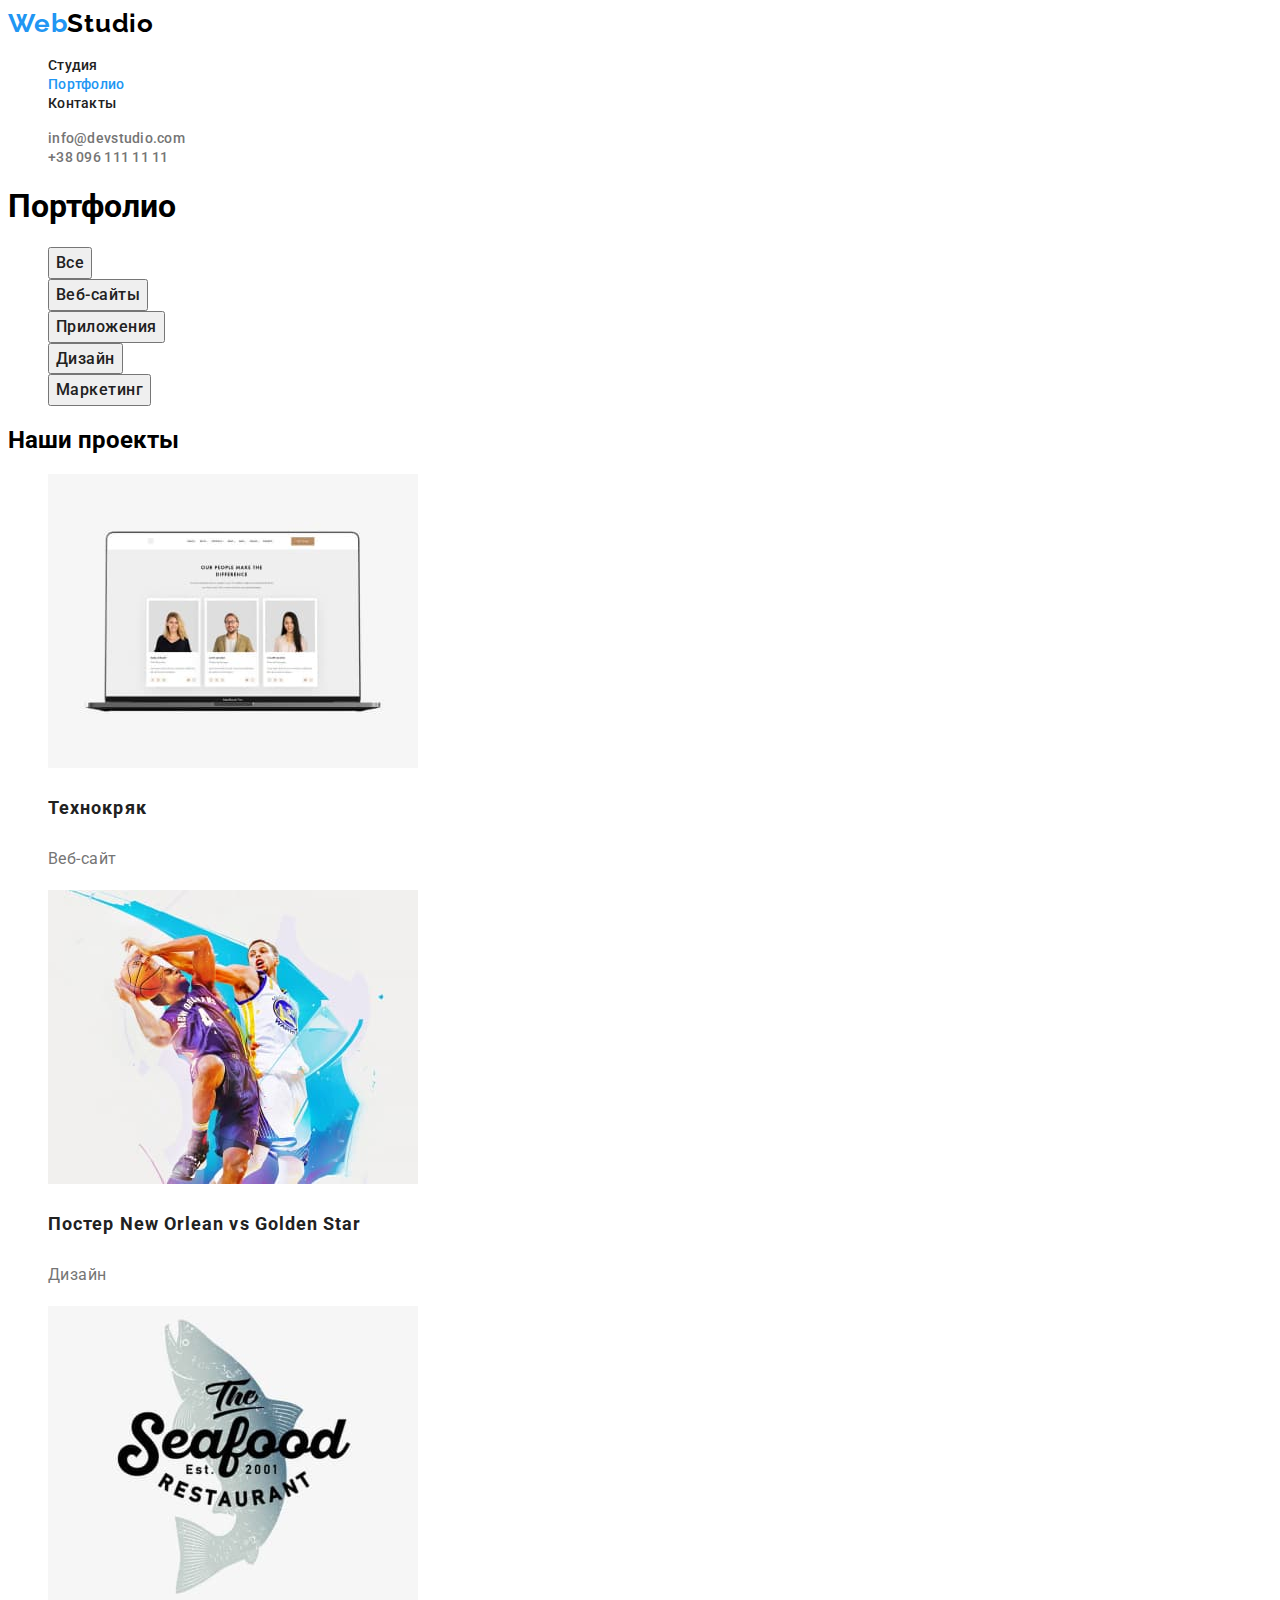
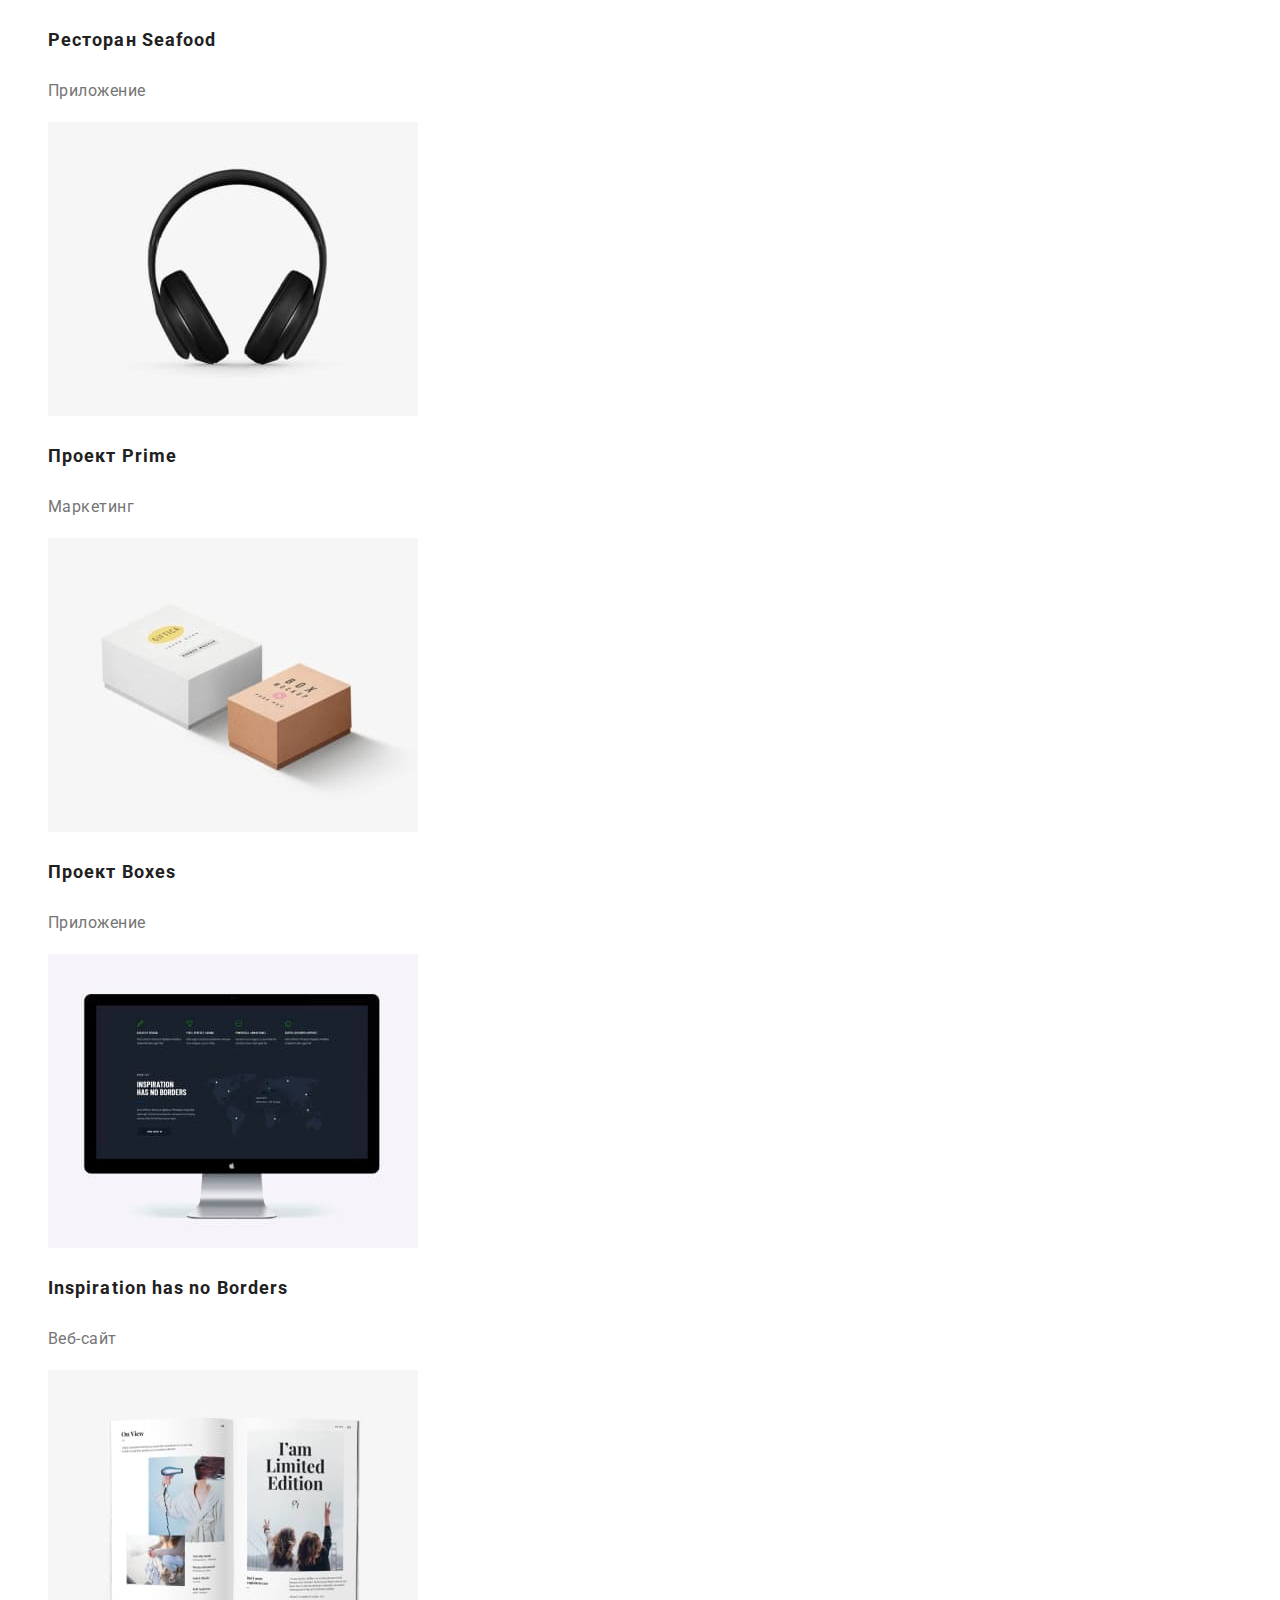
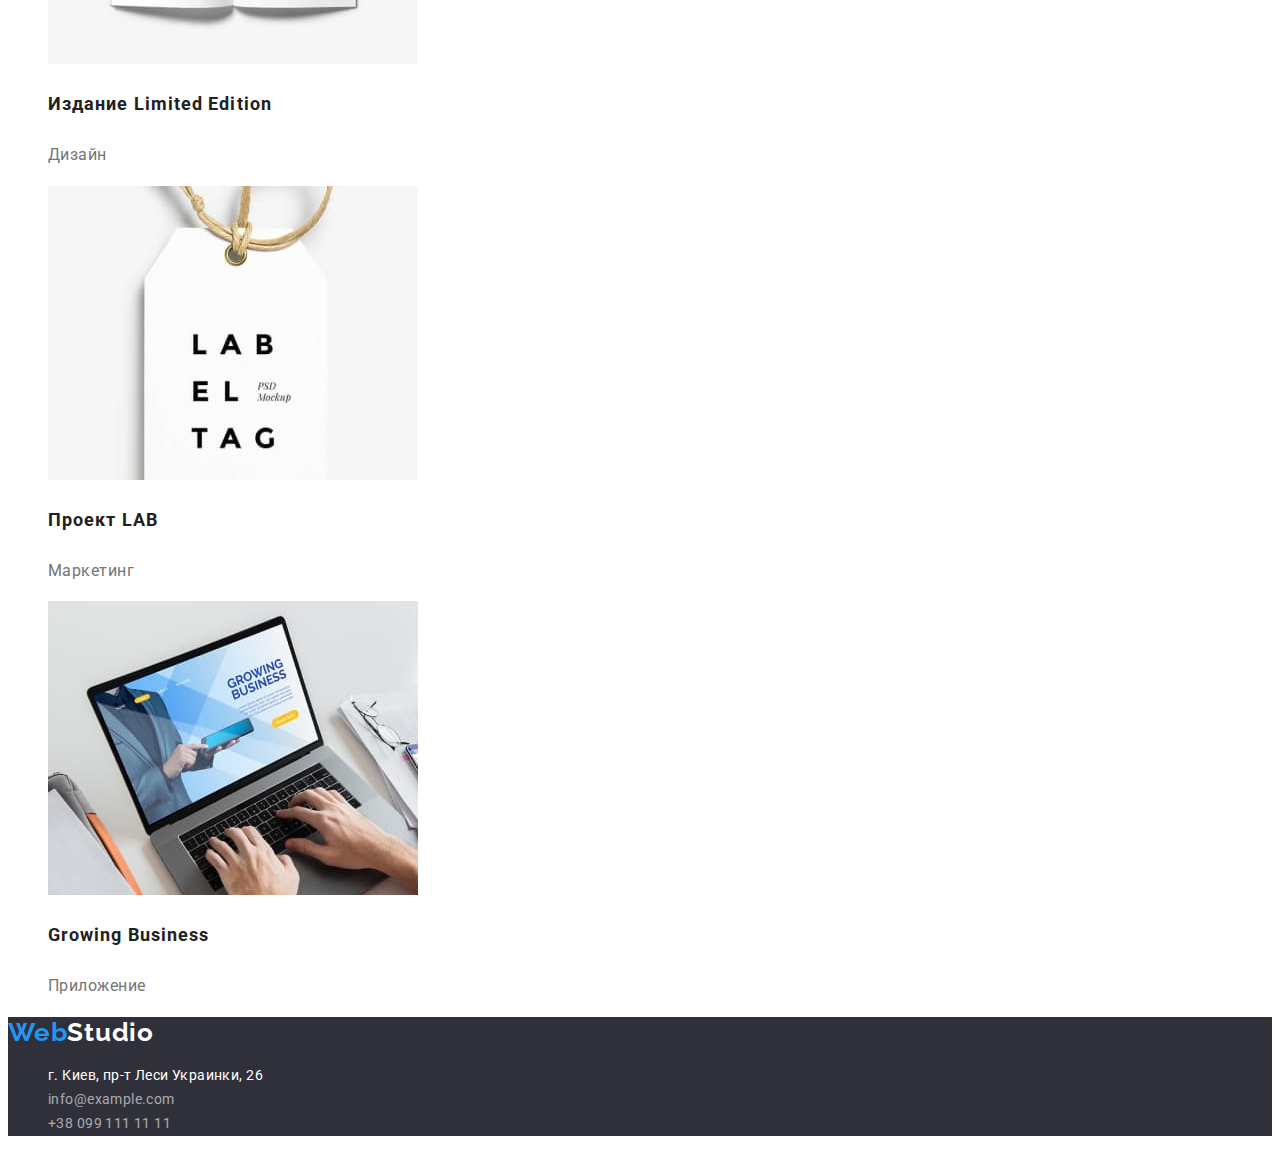
==== portfolio.html @ 59fe3bca "створення репозиторія" ====
<!DOCTYPE html>
<html lang="ru">

<head>
    <meta charset="UTF-8">
    <meta http-equiv="X-UA-Compatible" content="IE=edge">
    <meta name="viewport" content="width=device-width, initial-scale=1.0">
    <title>Портфолио</title>
    <link rel="preconnect" href="https://fonts.gstatic.com">
    <link
        href="https://fonts.googleapis.com/css2?family=Raleway:wght@700&family=Roboto:wght@400;500;700;900&display=swap"
        rel="stylesheet">
    <link rel="stylesheet" href="./css/style.css">
</head>

<body>
    <header class="header">
        <nav class="header-nav">
            <a class="logo link" href="./index.html">Web<span>Studio</span></a>
            <ul class="menu list">
                <li class="menu-item"> <a class="header-link navigation link" href="./index.html">Студия</a>
                </li>

                <li class="menu-item"> <a class="header-link navigation link current" href="./portfolio.html"> Портфолио
                    </a>
                </li>

                <li class="menu-item"> <a class="header-link navigation link" href="/">Контакты</a>
                </li>
            </ul>
        </nav>

        <ul class="menu list">
            <li class="header-mail"><a class="header-link contacts link"
                    href="mailto:info@devstudio.com">info@devstudio.com</a>
            </li>
            <li class="header-phone"><a class="header-link contacts link" href="tel:+380961111111">+38 096 111 11 11</a>
            </li>
        </ul>

    </header>

    <main>
        <section>
            <h1 class="portfolio">Портфолио</h1>
            <ul class="navigation list">
                <li class="nav-element"> <button class="nav-btn" type="button">Все</button> </li>
                <li class="nav-element"> <button class="nav-btn" type="button">Веб-сайты</button> </li>
                <li class="nav-element"> <button class="nav-btn" type="button">Приложения</button> </li>
                <li class="nav-element"> <button class="nav-btn" type="button">Дизайн</button></li>
                <li class="nav-element"> <button class="nav-btn" type="button">Маркетинг</button></li>
            </ul>

            <h2 class="projects">Наши проекты</h2>

            <ul class="projects-list list">
                <li class="projects-list-item">
                    <img src="./images/portfolio/technokriak.jpg" alt="Страница веб-сайта проекта Технокряк" width="370"
                        height="294">
                    <h3 class="projects-list-title">Технокряк</h3>
                    <p class="projects-list-descr">Веб-сайт</p>
                </li>
                <li class="projects-list-item">
                    <img src="./images/portfolio/basketball-poster.jpg" alt="Игроки команд играют в баскетбол"
                        width="370" height="294">
                    <h3 class="projects-list-title">Постер <span lang="en">New Orlean vs Golden Star</span> </h3>
                    <p class="projects-list-descr">Дизайн</p>
                </li>
                <li class="projects-list-item">
                    <img src="./images/portfolio/seafood.jpg" alt="Логотип ресторана" width="370" height="294">
                    <h3 class="projects-list-title">Ресторан <span lang="en">Seafood</span></h3>
                    <p class="projects-list-descr">Приложение</p>
                </li>
                <li class="projects-list-item">
                    <img src="./images/portfolio/headphone.jpg" alt="Наушники" width="370" height="294">
                    <h3 class="projects-list-title">Проект <span lang="en">Prime</span></h3>
                    <p class="projects-list-descr">Маркетинг</p>
                </li>
                <li class="projects-list-item">
                    <img src="./images/portfolio/boxes.jpg" alt="Образцы коробок з логотипами" width="370" height="294">
                    <h3 class="projects-list-title">Проект <span lang="en">Boxes</span></h3>
                    <p class="projects-list-descr">Приложение</p>
                </li>
                <li class="projects-list-item">
                    <img src="./images/portfolio/inspiration.jpg" alt="Приветственная страница веб-сайта" width="370"
                        height="294">
                    <h3 class="projects-list-title" lang="en">Inspiration has no Borders</h3>
                    <p class="projects-list-descr">Веб-сайт</p>
                </li>

                <li class="projects-list-item">
                    <img src="./images/portfolio/magazine.jpg" alt="Развертка печатного издания" width="370"
                        height="294">
                    <h3 class="projects-list-title">Издание <span lang="en">Limited Edition</span></h3>
                    <p class="projects-list-descr">Дизайн</p>
                </li>

                <li class="projects-list-item">
                    <img src="./images/portfolio/label-tag.jpg" alt="Етикетка бренда" width="370" height="294">
                    <h3 class="projects-list-title">Проект <span lang="en">LAB</span></h3>
                    <p class="projects-list-descr">Маркетинг</p>
                </li>
                <li class="projects-list-item">
                    <img src="./images/portfolio/growing-business.jpg"
                        alt="Приветственная страница приложения на лептопе" width="370" height="294">
                    <h3 class="projects-list-title" lang="en"> Growing Business</h3>
                    <p class="projects-list-descr">Приложение</p>
                </li>
            </ul>
        </section>


    </main>

    <footer class="footer">
        <a class="logo link" href="./index.html">Web<span>Studio</span></a>
        <address>
            <ul class="main-contact list">
                <li class="footer-item"> <a class="footer-link footer-location link"
                        href="https://goo.gl/maps/r5K1gxjUBZvfCBvk8">г. Киев, пр-т Леси Украинки, 26</a>
                </li>

                <li class="footer-mail"> <a class="footer-link footer-contact link"
                        href="mailto:info@example.com">info@example.com</a>
                </li>

                <li class="footer-phone"> <a class="footer-link footer-contact link" href="tel:+380991111111">+38 099
                        111 11
                        11</a>
                </li>
            </ul>
        </address>
    </footer>
    </body>

</html>
---- css/style.css ----
:root {
  --accent-color: #2196f3;
  --main-text-color: #212121;
  --secondary-text-color: #757575;
  --accent-content-color: #ffffff;
  --header-logo-color: #000000;
  --main-letter-spacing: 0.03em;
  --main-font-size: 14px;
  --hero-bgr: #2f303a;
  --focus-hero-btn-bgr: #188ce8;
  --our-team-bgr: #f5f4fa;
  --footer-bgr: #2f303a;
  --footer-link-color: rgba(255, 255, 255, 0.6);
}

body {
  font-family: "Roboto", sans-serif;
}

.list {
  list-style: none;
}

.link {
  text-decoration: none;
  color: inherit;
}

/*=====================LOGO=======================*/
.logo {
  font-family: "Raleway", "Oleo Script", sans-serif;
  font-weight: 700;
  font-size: 26px;
  line-height: 1.19;
  /* identical to box height */
  letter-spacing: var(--main-letter-spacing);
  color: var(--accent-color);
}

.header .logo span {
  color: var(--header-logo-color);
}

.footer .logo span {
  color: var(--accent-content-color);
}
/*========================MENU=====================*/

.header {
  color: var(--accent-content-color);
}

.header-link {
  font-weight: 500;
  font-size: var(--main-font-size);
  line-height: 1.14;
  letter-spacing: 0.02em;
}

.header-link:focus,
.header-link:hover {
  color: var(--accent-color);
}

.navigation {
  color: var(--main-text-color);
}

.contacts {
  color: var(--secondary-text-color);
}

.header-link.current {
  color: var(--accent-color);
}

/*.menu-link {
  font-weight: 500;
  font-size: var(--main-font-size);
  line-height: 1.14;
  letter-spacing: 0.02em;
  color: var(--main-text-color);
}

.menu-link:hover,
.menu-link:focus {
  color: var(--accent-color);
}

.menu-link.current {
  color: var(--accent-color); 
}

.header-contact-link {
  font-weight: 500;
  font-size: var(--main-font-size);
  line-height: 1.14;
  letter-spacing: 0.02em;
  color: var(--secondary-text-color);
}

.header-contact-link:hover,
.header-contact-link:focus {
  color: var(--accent-color);
}*/

/*=====================HERO========================*/

.hero {
  background: var(--hero-bgr);
}

.hero-text {
  font-weight: 900;
  font-size: 44px;
  line-height: 1.36;
  text-align: center;
  letter-spacing: 0.06em;
  text-transform: uppercase;
  color: var(--accent-content-color);
}

.hero-btn {
  font-style: normal;
  font-weight: 700;
  font-size: 16px;
  line-height: 1.87;
  letter-spacing: 0.06em;
  color: var(--accent-content-color);
  background: var(--accent-color);
  cursor: pointer;
}

.hero-btn:hover,
.hero-btn:focus {
  background: var(--focus-hero-btn-bgr);
}

/*======================ADVANTAGES====================*/

.advantages-list-item > h3 {
  font-weight: 700;
  font-size: var(--main-font-size);
  line-height: 1.14;
  letter-spacing: var(--main-letter-spacing);
  text-transform: uppercase;

  color: var(--main-text-color);
}

.advantages-list-item > p {
  font-size: var(--main-font-size);
  line-height: 1.71;
  /* or 171% */

  letter-spacing: var(--main-letter-spacing);
  color: var(--secondary-text-color);
}

/*========================PERFORMANS===============*/

.performans-header {
  font-weight: 700;
  font-size: 36px;
  line-height: 1.16;
  text-align: center;
  letter-spacing: var(--main-letter-spacing);
  color: var(--main-text-color);
}

/*=========================TEAM=====================*/

.our-team {
  background: var(--our-team-bgr);
}

.our-team-header {
  font-weight: 700;
  font-size: 36px;
  line-height: 1.16;
  text-align: center;
  letter-spacing: var(--main-letter-spacing);
  color: var(--main-text-color);
}
.our-team-list-item {
  background: var(--accent-content-color);
}

.our-team-title {
  font-weight: 500;
  font-size: 16px;
  line-height: 1.19;
  /* identical to box height */

  /*text-align: center; */
  letter-spacing: var(--main-letter-spacing);
  color: var(--main-text-color);
}

.our-team-description {
  font-size: 16px;
  line-height: 1.19;
  /* identical to box height */

  /*text-align: center;*/
  letter-spacing: var(--main-letter-spacing);
  color: var(--secondary-text-color);
}

/*========================FOOTER====================*/

.footer {
  background: var(--footer-bgr);
}

.footer-link {
  font-weight: 400;
  font-style: normal;
  font-size: var(--main-font-size);
  line-height: 1.71;
  letter-spacing: var(--main-letter-spacing);
}

.footer-location {
  color: var(--accent-content-color);
}

.footer-contact {
  color: var(--footer-link-color);
}

/*.footer-location-link {
  font-weight: 400;
  font-style: normal;
  font-size: var(--main-font-size);
  line-height: 1.71;
  /* or 171% */
/*letter-spacing: var(--main-letter-spacing);
  color: var(--accent-content-color);
}
.footer-contact-link {
  font-weight: 400;
  font-style: normal;
  font-size: var(--main-font-size);
  line-height: 1.71;
  /* or 171% */
/*letter-spacing: var(--main-letter-spacing);
  color: var(--footer-link-color);
} */

/*=====================PORTFOLIO======================*/
/*=====================NAVIGATION====================*/

.nav-btn {
  font: inherit;
  font-weight: 500;
  font-size: 16px;
  line-height: 1.62;
  /* identical to box height, or 162% */

  /*text-align: center;*/
  letter-spacing: var(--main-letter-spacing);
  color: var(--main-text-color);
}

.nav-btn:focus,
.nav-btn:hover {
  color: var(--accent-content-color);
  background-color: var(--accent-color);
  cursor: pointer;
}

.projects-list-title {
  font-weight: 700;
  font-size: 18px;
  line-height: 2;
  /* identical to box height, or 200% */
  letter-spacing: 0.06em;
  color: var(--main-text-color);
}

.projects-list-descr {
  font-size: 16px;
  line-height: 1.87;
  /* identical to box height, or 187% */
  letter-spacing: var(--main-letter-spacing);
  color: var(--secondary-text-color);
}
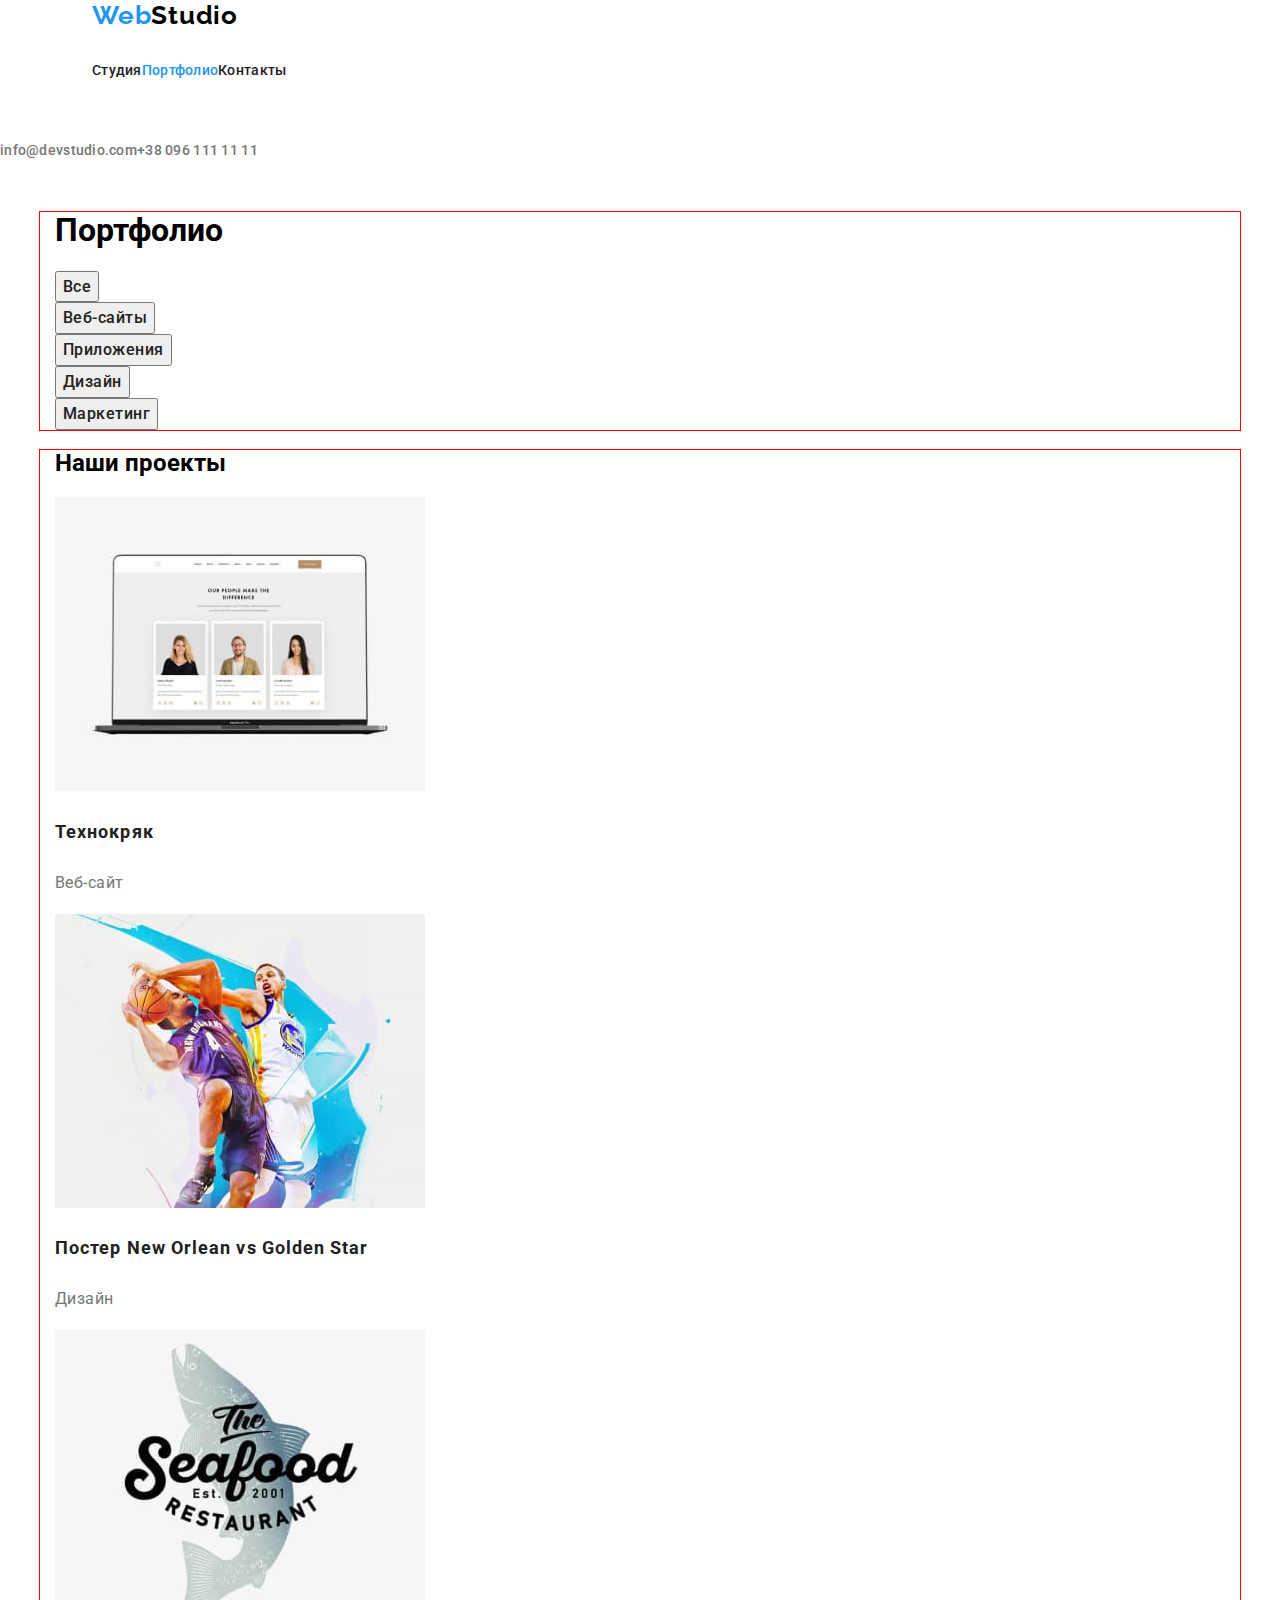
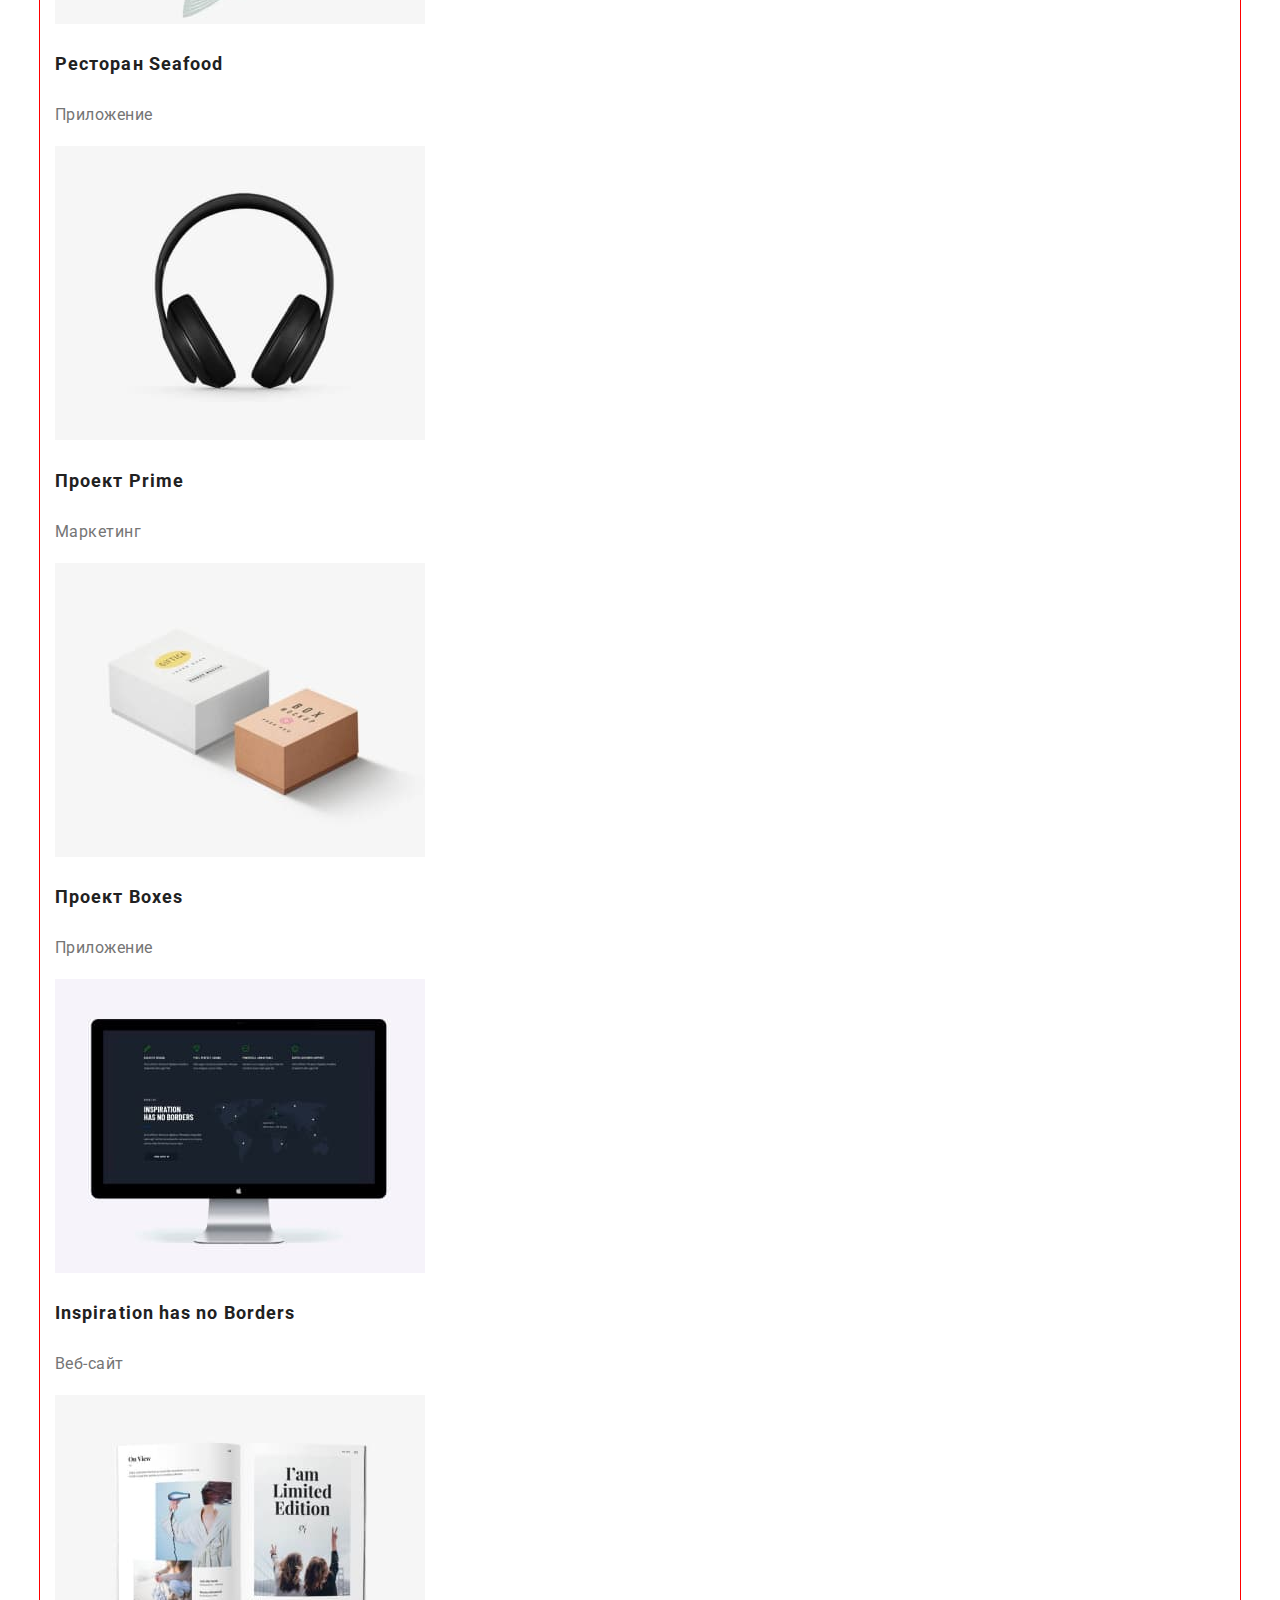
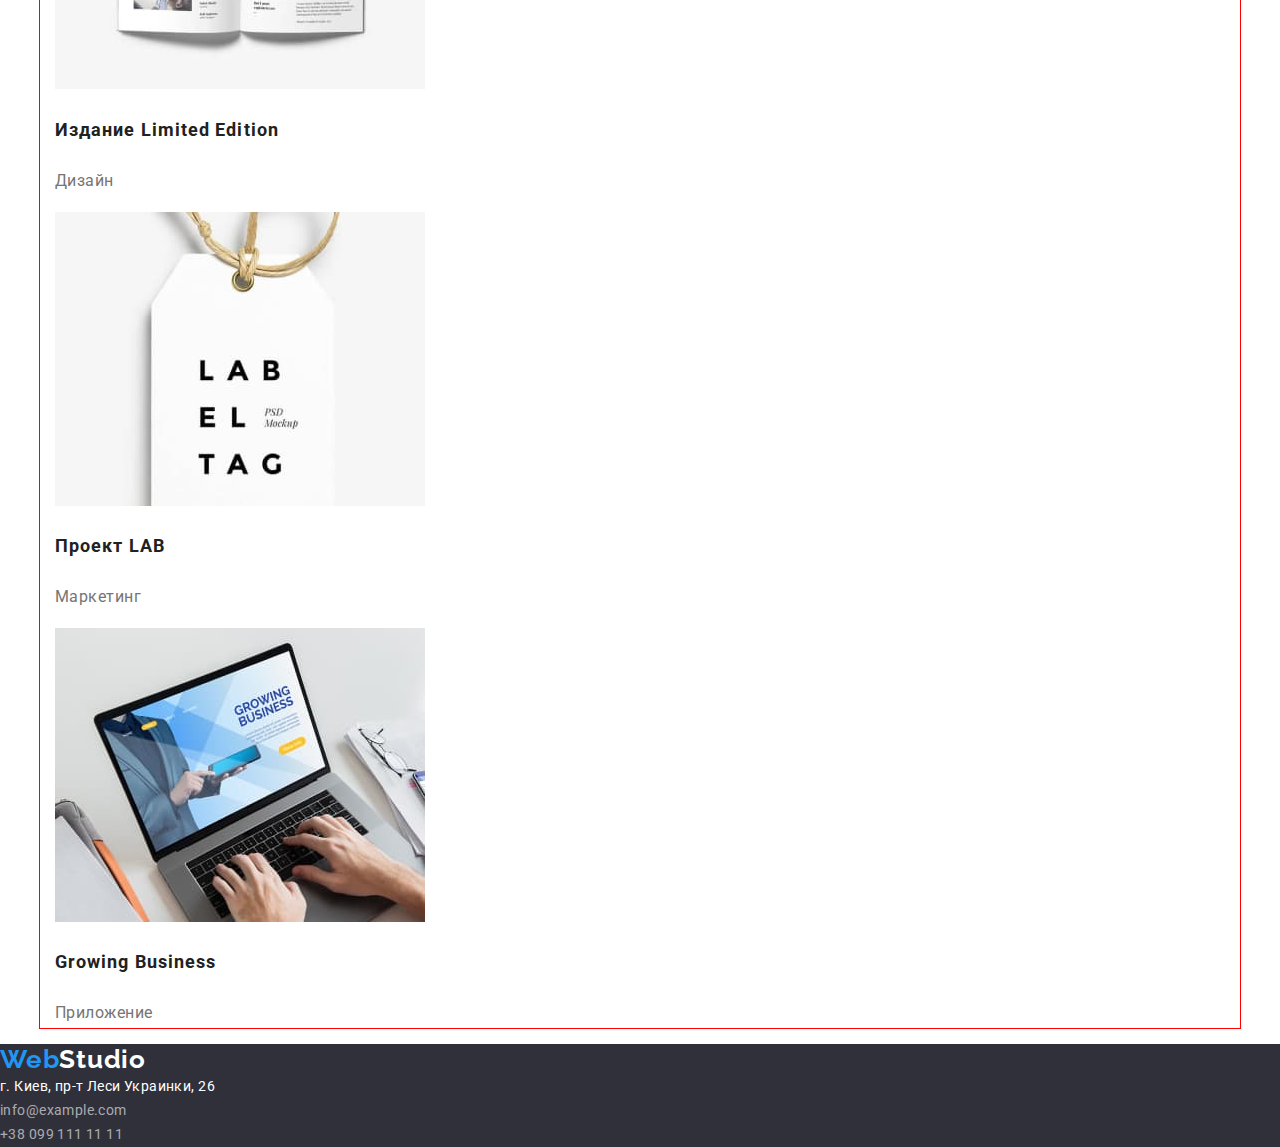
==== commit 1b6b21b9: "Розміщення хедера" ====
--- a/portfolio.html
+++ b/portfolio.html
@@ -10,6 +10,7 @@
     <link
         href="https://fonts.googleapis.com/css2?family=Raleway:wght@700&family=Roboto:wght@400;500;700;900&display=swap"
         rel="stylesheet">
+    <link rel="stylesheet" href="https://cdnjs.cloudflare.com/ajax/libs/modern-normalize/1.0.0/modern-normalize.min.css" />
     <link rel="stylesheet" href="./css/style.css">
 </head>
 
@@ -42,6 +43,7 @@
 
     <main>
         <section>
+            <div class="container">
             <h1 class="portfolio">Портфолио</h1>
             <ul class="navigation list">
                 <li class="nav-element"> <button class="nav-btn" type="button">Все</button> </li>
@@ -50,7 +52,9 @@
                 <li class="nav-element"> <button class="nav-btn" type="button">Дизайн</button></li>
                 <li class="nav-element"> <button class="nav-btn" type="button">Маркетинг</button></li>
             </ul>
+            </div>
 
+            <div class="container">
             <h2 class="projects">Наши проекты</h2>
 
             <ul class="projects-list list">
@@ -107,6 +111,7 @@
                     <p class="projects-list-descr">Приложение</p>
                 </li>
             </ul>
+            </div>
         </section>
 
 
--- a/css/style.css
+++ b/css/style.css
@@ -19,6 +19,9 @@
 
 .list {
   list-style: none;
+  margin-top: 0px;
+  margin-bottom: 0px;
+  padding-left: 0px;
 }
 
 .link {
@@ -26,6 +29,22 @@
   color: inherit;
 }
 
+.container {
+  width: 1200px;
+  padding-left: 15px;
+  padding-right: 15px;
+  margin-left: auto;
+  margin-right: auto;
+
+  outline: 1px solid red;
+}
+
+/**,
+*::before,
+*::after {
+  box-sizing: border-box;
+}*/
+
 /*=====================LOGO=======================*/
 .logo {
   font-family: "Raleway", "Oleo Script", sans-serif;
@@ -55,6 +74,10 @@
   font-size: var(--main-font-size);
   line-height: 1.14;
   letter-spacing: 0.02em;
+
+  display: block;
+  padding-top: 32px;
+  padding-bottom: 32px;
 }
 
 .header-link:focus,
@@ -74,35 +97,22 @@
   color: var(--accent-color);
 }
 
-/*.menu-link {
-  font-weight: 500;
-  font-size: var(--main-font-size);
-  line-height: 1.14;
-  letter-spacing: 0.02em;
-  color: var(--main-text-color);
-}
-
-.menu-link:hover,
-.menu-link:focus {
-  color: var(--accent-color);
-}
-
-.menu-link.current {
-  color: var(--accent-color); 
-}
-
-.header-contact-link {
-  font-weight: 500;
-  font-size: var(--main-font-size);
-  line-height: 1.14;
-  letter-spacing: 0.02em;
-  color: var(--secondary-text-color);
-}
-
-.header-contact-link:hover,
-.header-contact-link:focus {
-  color: var(--accent-color);
-}*/
+.header-nav {
+  margin-left: 92px;
+}
+
+.header-contacts {
+  margin-left: auto;
+}
+
+.menu {
+  display: flex;
+  align-items: center;
+}
+
+.item:not(:last-child) {
+  margin-right: 50px;
+}
 
 /*=====================HERO========================*/
 
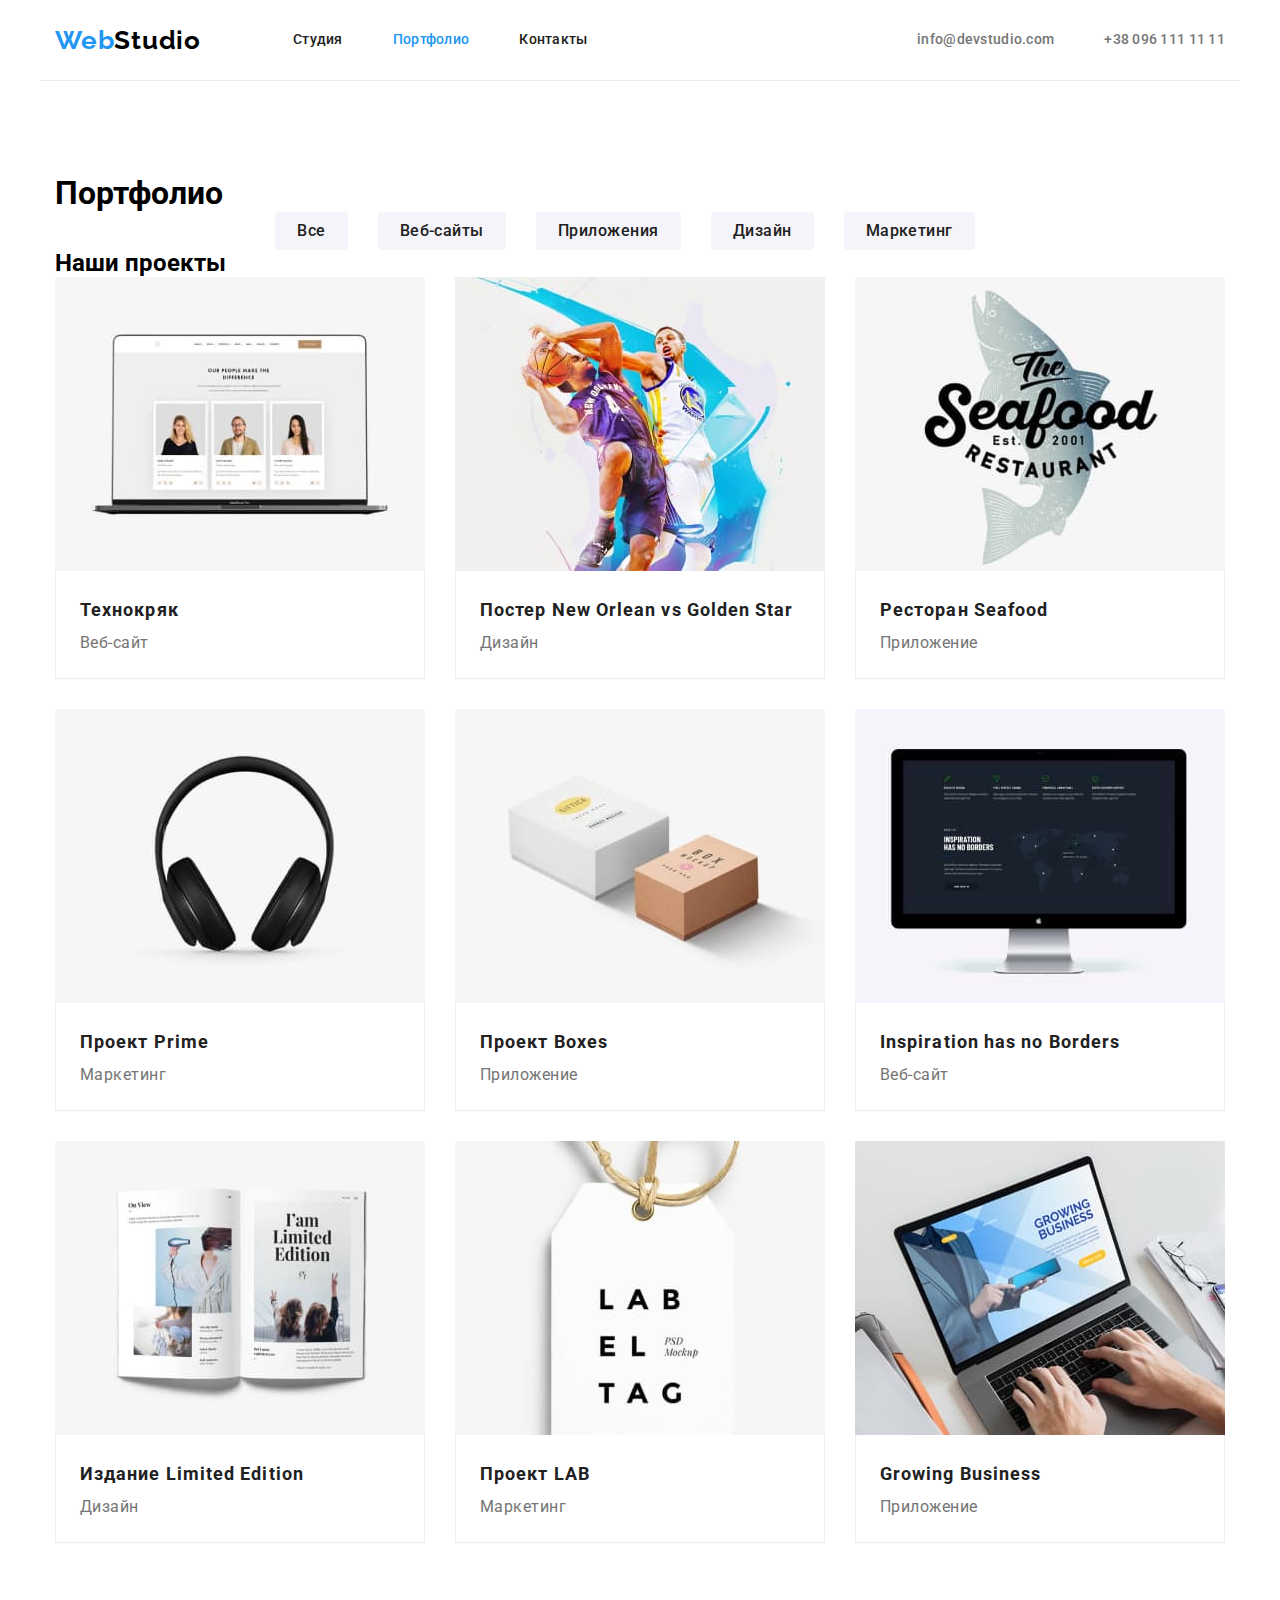
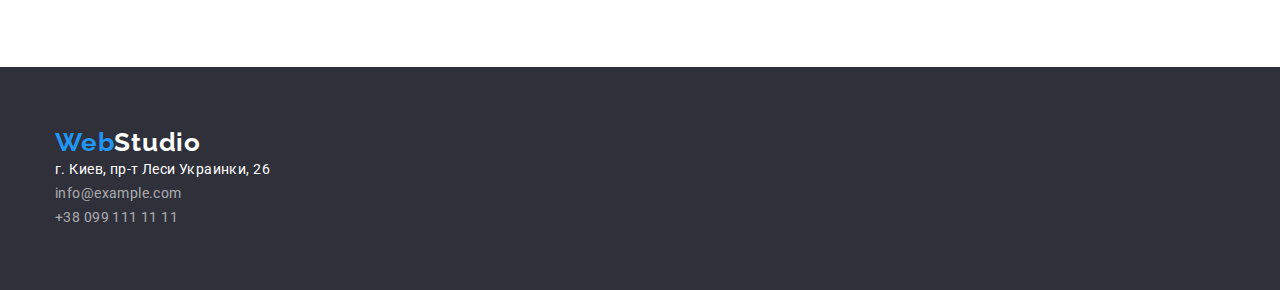
==== commit 26073fc7: "Додає позиціонування елементів" ====
--- a/portfolio.html
+++ b/portfolio.html
@@ -16,34 +16,38 @@
 
 <body>
     <header class="header">
-        <nav class="header-nav">
-            <a class="logo link" href="./index.html">Web<span>Studio</span></a>
-            <ul class="menu list">
-                <li class="menu-item"> <a class="header-link navigation link" href="./index.html">Студия</a>
+        <div class="container menu">
+            <nav class="menu">
+                <a class="logo link" href="./index.html"> Web<span>Studio</span></a>
+                <ul class="list menu header-nav">
+                    <li class="menu-item item"> <a class="header-link navigation link" href="./index.html">
+                            Студия</a>
+                    </li>
+    
+                    <li class="menu-item item"> <a class="header-link navigation link current" href="./portfolio.html"> Портфолио
+                        </a>
+                    </li>
+    
+                    <li class="menu-item item"> <a class="header-link navigation link" href="/"> Контакты</a>
+                    </li>
+                </ul>
+            </nav>
+    
+            <ul class="menu list header-contacts">
+                <li class="header-mail item"><a class="header-link contacts link"
+                        href="mailto:info@devstudio.com">info@devstudio.com</a>
                 </li>
-
-                <li class="menu-item"> <a class="header-link navigation link current" href="./portfolio.html"> Портфолио
-                    </a>
-                </li>
-
-                <li class="menu-item"> <a class="header-link navigation link" href="/">Контакты</a>
+                <li class="header-phone item"><a class="header-link contacts link" href="tel:+380961111111">+38 096 111 11
+                        11</a>
                 </li>
             </ul>
-        </nav>
-
-        <ul class="menu list">
-            <li class="header-mail"><a class="header-link contacts link"
-                    href="mailto:info@devstudio.com">info@devstudio.com</a>
-            </li>
-            <li class="header-phone"><a class="header-link contacts link" href="tel:+380961111111">+38 096 111 11 11</a>
-            </li>
-        </ul>
-
+        </div>
+    
     </header>
 
     <main>
-        <section>
-            <div class="container">
+        <section class="container portfolio-page">
+            <div>
             <h1 class="portfolio">Портфолио</h1>
             <ul class="navigation list">
                 <li class="nav-element"> <button class="nav-btn" type="button">Все</button> </li>
@@ -54,73 +58,109 @@
             </ul>
             </div>
 
-            <div class="container">
+            <div>
             <h2 class="projects">Наши проекты</h2>
 
             <ul class="projects-list list">
+
                 <li class="projects-list-item">
                     <img src="./images/portfolio/technokriak.jpg" alt="Страница веб-сайта проекта Технокряк" width="370"
                         height="294">
-                    <h3 class="projects-list-title">Технокряк</h3>
-                    <p class="projects-list-descr">Веб-сайт</p>
+                    
+                    <div class="card-description">
+                        <h3 class="projects-list-title">Технокряк</h3>
+                        <p class="projects-list-descr">Веб-сайт</p>
+                    </div>
                 </li>
+
                 <li class="projects-list-item">
                     <img src="./images/portfolio/basketball-poster.jpg" alt="Игроки команд играют в баскетбол"
                         width="370" height="294">
-                    <h3 class="projects-list-title">Постер <span lang="en">New Orlean vs Golden Star</span> </h3>
-                    <p class="projects-list-descr">Дизайн</p>
+                    
+                    <div class="card-description">
+                        <h3 class="projects-list-title">Постер <span lang="en">New Orlean vs Golden Star</span> </h3>
+                        <p class="projects-list-descr">Дизайн</p>
+                    </div>
                 </li>
+
                 <li class="projects-list-item">
                     <img src="./images/portfolio/seafood.jpg" alt="Логотип ресторана" width="370" height="294">
-                    <h3 class="projects-list-title">Ресторан <span lang="en">Seafood</span></h3>
-                    <p class="projects-list-descr">Приложение</p>
+                    
+                    <div class="card-description">
+                        <h3 class="projects-list-title">Ресторан <span lang="en">Seafood</span></h3>
+                        <p class="projects-list-descr">Приложение</p>
+                    </div>
                 </li>
+
                 <li class="projects-list-item">
                     <img src="./images/portfolio/headphone.jpg" alt="Наушники" width="370" height="294">
-                    <h3 class="projects-list-title">Проект <span lang="en">Prime</span></h3>
-                    <p class="projects-list-descr">Маркетинг</p>
+                    
+                    <div class="card-description">
+                        <h3 class="projects-list-title">Проект <span lang="en">Prime</span></h3>
+                        <p class="projects-list-descr">Маркетинг</p>
+                    </div>
                 </li>
+
                 <li class="projects-list-item">
                     <img src="./images/portfolio/boxes.jpg" alt="Образцы коробок з логотипами" width="370" height="294">
-                    <h3 class="projects-list-title">Проект <span lang="en">Boxes</span></h3>
-                    <p class="projects-list-descr">Приложение</p>
+                    
+                    <div class="card-description">
+                        <h3 class="projects-list-title">Проект <span lang="en">Boxes</span></h3>
+                        <p class="projects-list-descr">Приложение</p>
+                    </div>
                 </li>
+
                 <li class="projects-list-item">
                     <img src="./images/portfolio/inspiration.jpg" alt="Приветственная страница веб-сайта" width="370"
                         height="294">
-                    <h3 class="projects-list-title" lang="en">Inspiration has no Borders</h3>
-                    <p class="projects-list-descr">Веб-сайт</p>
+                    
+                    <div class="card-description">
+                        <h3 class="projects-list-title" lang="en">Inspiration has no Borders</h3>
+                        <p class="projects-list-descr">Веб-сайт</p>
+                    </div>
                 </li>
 
                 <li class="projects-list-item">
                     <img src="./images/portfolio/magazine.jpg" alt="Развертка печатного издания" width="370"
                         height="294">
-                    <h3 class="projects-list-title">Издание <span lang="en">Limited Edition</span></h3>
-                    <p class="projects-list-descr">Дизайн</p>
+                   
+                    <div class="card-description">
+                        <h3 class="projects-list-title">Издание <span lang="en">Limited Edition</span></h3>
+                        <p class="projects-list-descr">Дизайн</p>
+                    </div>
                 </li>
 
                 <li class="projects-list-item">
                     <img src="./images/portfolio/label-tag.jpg" alt="Етикетка бренда" width="370" height="294">
-                    <h3 class="projects-list-title">Проект <span lang="en">LAB</span></h3>
-                    <p class="projects-list-descr">Маркетинг</p>
+                    
+                    <div class="card-description">
+                        <h3 class="projects-list-title">Проект <span lang="en">LAB</span></h3>
+                        <p class="projects-list-descr">Маркетинг</p>
+                    </div>
                 </li>
+
                 <li class="projects-list-item">
                     <img src="./images/portfolio/growing-business.jpg"
                         alt="Приветственная страница приложения на лептопе" width="370" height="294">
-                    <h3 class="projects-list-title" lang="en"> Growing Business</h3>
-                    <p class="projects-list-descr">Приложение</p>
+                    
+                    <div class="card-description">
+                        <h3 class="projects-list-title" lang="en"> Growing Business</h3>
+                        <p class="projects-list-descr">Приложение</p>
+                    </div>
                 </li>
             </ul>
             </div>
         </section>
-
-
     </main>
 
     <footer class="footer">
-        <a class="logo link" href="./index.html">Web<span>Studio</span></a>
+        <div class="container">
+        
+        <div >    <a class="logo link" href="./index.html">Web<span>Studio</span></a>
+        </div>
+        <div class="main-contact">
         <address>
-            <ul class="main-contact list">
+            <ul class="list ">
                 <li class="footer-item"> <a class="footer-link footer-location link"
                         href="https://goo.gl/maps/r5K1gxjUBZvfCBvk8">г. Киев, пр-т Леси Украинки, 26</a>
                 </li>
@@ -135,6 +175,8 @@
                 </li>
             </ul>
         </address>
+        </div>
+        </div>
     </footer>
     </body>
 
--- a/css/style.css
+++ b/css/style.css
@@ -17,6 +17,19 @@
   font-family: "Roboto", sans-serif;
 }
 
+h1,
+h2,
+h3,
+h4,
+h5,
+h6,
+ul,
+ol,
+p {
+  margin-top: 0px;
+  margin-bottom: 0px;
+}
+
 .list {
   list-style: none;
   margin-top: 0px;
@@ -35,8 +48,6 @@
   padding-right: 15px;
   margin-left: auto;
   margin-right: auto;
-
-  outline: 1px solid red;
 }
 
 /**,
@@ -118,6 +129,7 @@
 
 .hero {
   background: var(--hero-bgr);
+  text-align: center;
 }
 
 .hero-text {
@@ -137,8 +149,16 @@
   line-height: 1.87;
   letter-spacing: 0.06em;
   color: var(--accent-content-color);
-  background: var(--accent-color);
+  background-color: var(--accent-color);
   cursor: pointer;
+
+  border-radius: 4px;
+  border-width: 0px;
+  padding: 10px 32px;
+
+  display: inline-flex;
+  justify-content: center;
+  align-content: center;
 }
 
 .hero-btn:hover,
@@ -147,8 +167,26 @@
 }
 
 /*======================ADVANTAGES====================*/
-
-.advantages-list-item > h3 {
+.advantages {
+  padding-top: 94px;
+  padding-bottom: 94px;
+}
+
+.advantages-list {
+  display: flex;
+  flex-wrap: wrap;
+}
+
+.advantages-list-item {
+  width: 270px;
+  margin-right: 30px;
+}
+
+.advantages-list-item:nth-child(4n) {
+  margin-right: 0px;
+}
+
+.adv-title {
   font-weight: 700;
   font-size: var(--main-font-size);
   line-height: 1.14;
@@ -156,9 +194,11 @@
   text-transform: uppercase;
 
   color: var(--main-text-color);
-}
-
-.advantages-list-item > p {
+
+  margin-bottom: 10px;
+}
+
+.adv-descr {
   font-size: var(--main-font-size);
   line-height: 1.71;
   /* or 171% */
@@ -168,6 +208,21 @@
 }
 
 /*========================PERFORMANS===============*/
+.performans {
+  padding-bottom: 94px;
+}
+.performans-list {
+  display: flex;
+  flex-wrap: wrap;
+}
+
+.performans-list-item {
+  width: 370px;
+  margin-right: 30px;
+}
+.performans-list-item:nth-child(3n) {
+  margin-right: 0px;
+}
 
 .performans-header {
   font-weight: 700;
@@ -176,12 +231,21 @@
   text-align: center;
   letter-spacing: var(--main-letter-spacing);
   color: var(--main-text-color);
+
+  margin-bottom: 50px;
 }
 
 /*=========================TEAM=====================*/
 
 .our-team {
   background: var(--our-team-bgr);
+  padding-top: 94px;
+  padding-bottom: 94px;
+}
+
+.our-team-list {
+  display: flex;
+  flex-wrap: wrap;
 }
 
 .our-team-header {
@@ -191,9 +255,17 @@
   text-align: center;
   letter-spacing: var(--main-letter-spacing);
   color: var(--main-text-color);
+
+  margin-bottom: 50px;
 }
 .our-team-list-item {
   background: var(--accent-content-color);
+  width: 270px;
+  margin-right: 30px;
+}
+
+.our-team-list-item:nth-child(4n) {
+  margin-right: 0px;
 }
 
 .our-team-title {
@@ -221,6 +293,12 @@
 
 .footer {
   background: var(--footer-bgr);
+  padding-top: 60px;
+  padding-bottom: 60px;
+}
+
+.main-contact {
+  margin-top: 200xp;
 }
 
 .footer-link {
@@ -239,38 +317,26 @@
   color: var(--footer-link-color);
 }
 
-/*.footer-location-link {
-  font-weight: 400;
-  font-style: normal;
-  font-size: var(--main-font-size);
-  line-height: 1.71;
-  /* or 171% */
-/*letter-spacing: var(--main-letter-spacing);
-  color: var(--accent-content-color);
-}
-.footer-contact-link {
-  font-weight: 400;
-  font-style: normal;
-  font-size: var(--main-font-size);
-  line-height: 1.71;
-  /* or 171% */
-/*letter-spacing: var(--main-letter-spacing);
-  color: var(--footer-link-color);
-} */
-
 /*=====================PORTFOLIO======================*/
 /*=====================NAVIGATION====================*/
-
+.portfolio-page {
+  padding-top: 94px;
+  padding-bottom: 94px;
+  border-top: 1px solid #ececec;
+}
 .nav-btn {
   font: inherit;
   font-weight: 500;
   font-size: 16px;
   line-height: 1.62;
-  /* identical to box height, or 162% */
-
-  /*text-align: center;*/
-  letter-spacing: var(--main-letter-spacing);
-  color: var(--main-text-color);
+  letter-spacing: var(--main-letter-spacing);
+  color: var(--main-text-color);
+  background: #f5f4fa;
+
+  text-align: center;
+  border: none;
+  border-radius: 4px;
+  padding: 6px 22px;
 }
 
 .nav-btn:focus,
@@ -280,11 +346,36 @@
   cursor: pointer;
 }
 
+.projects-list-item {
+  margin-right: 30px;
+  margin-bottom: 30px;
+  display: flex;
+  flex-direction: column;
+}
+
+.projects-list-item:nth-child(3n) {
+  margin-right: 0px;
+}
+.projects-list-item:nth-last-child(-n + 3) {
+  margin-bottom: 30px;
+}
+
+.projects-list {
+  display: flex;
+  flex-wrap: wrap;
+}
+
+.card-description {
+  width: 370px;
+  padding: 20px 24px;
+  background: #ffffff;
+  border: 1px solid #eeeeee;
+  border-top: 1px solid #ffffff;
+}
 .projects-list-title {
   font-weight: 700;
   font-size: 18px;
   line-height: 2;
-  /* identical to box height, or 200% */
   letter-spacing: 0.06em;
   color: var(--main-text-color);
 }
@@ -292,7 +383,15 @@
 .projects-list-descr {
   font-size: 16px;
   line-height: 1.87;
-  /* identical to box height, or 187% */
   letter-spacing: var(--main-letter-spacing);
   color: var(--secondary-text-color);
 }
+
+.navigation {
+  display: flex;
+  justify-content: center;
+}
+
+.nav-element {
+  margin-right: 30px;
+}
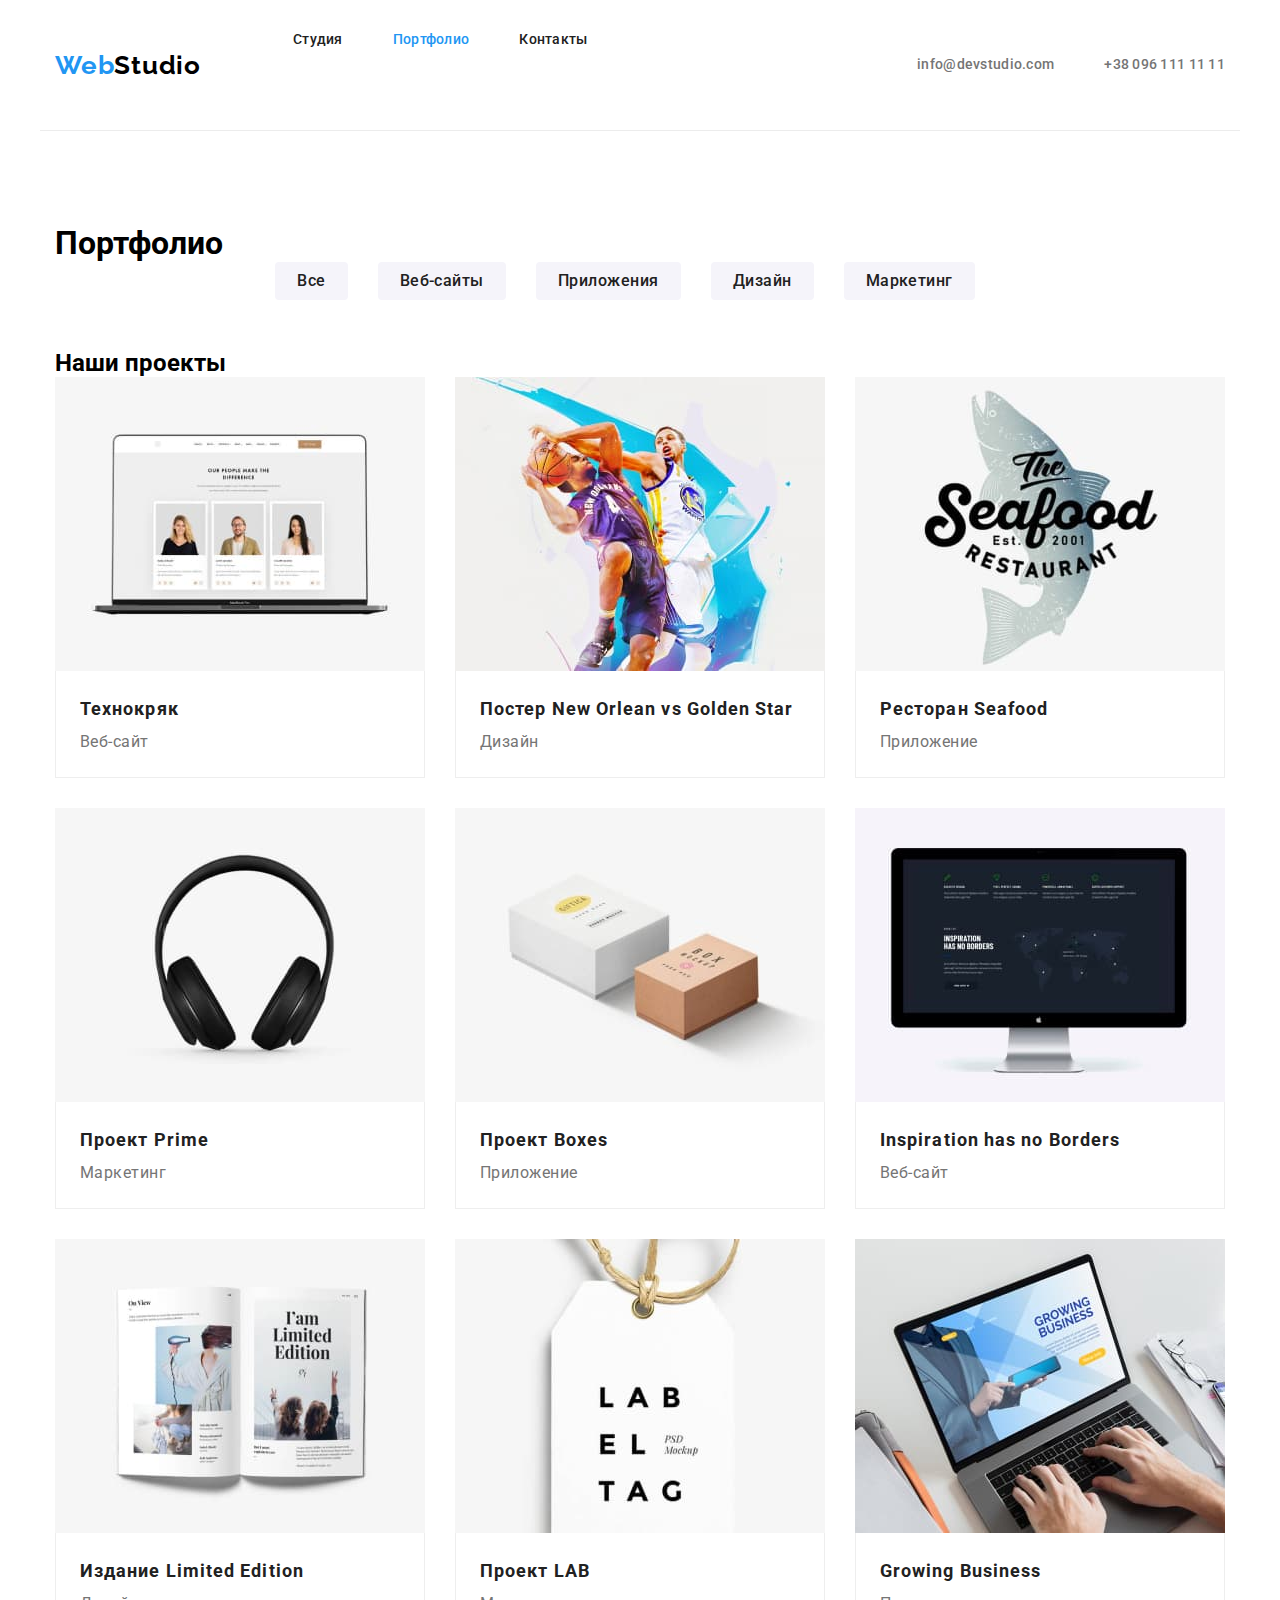
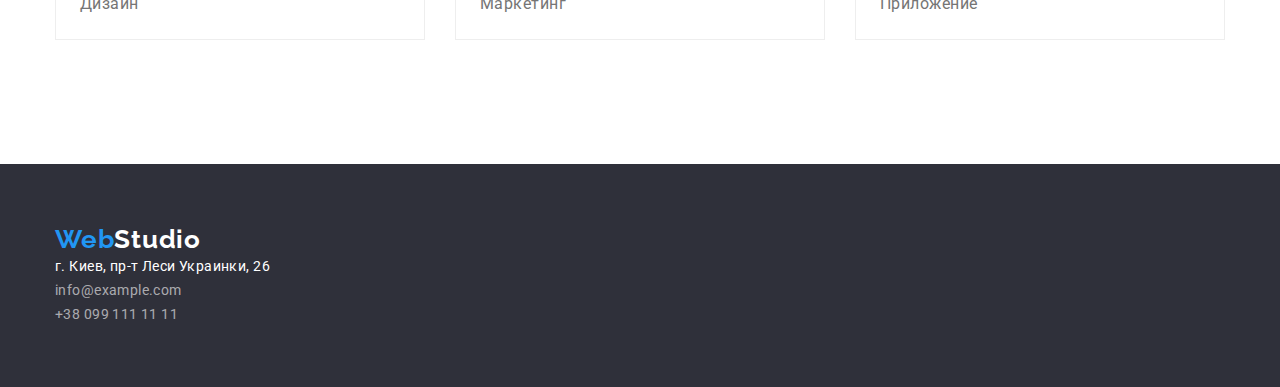
==== commit 0661f714: "правка на портфоліо" ====
--- a/portfolio.html
+++ b/portfolio.html
@@ -47,7 +47,7 @@
 
     <main>
         <section class="container portfolio-page">
-            <div>
+            
             <h1 class="portfolio">Портфолио</h1>
             <ul class="navigation list">
                 <li class="nav-element"> <button class="nav-btn" type="button">Все</button> </li>
@@ -56,9 +56,9 @@
                 <li class="nav-element"> <button class="nav-btn" type="button">Дизайн</button></li>
                 <li class="nav-element"> <button class="nav-btn" type="button">Маркетинг</button></li>
             </ul>
-            </div>
+            
 
-            <div>
+            
             <h2 class="projects">Наши проекты</h2>
 
             <ul class="projects-list list">
@@ -149,7 +149,7 @@
                     </div>
                 </li>
             </ul>
-            </div>
+            
         </section>
     </main>
 
--- a/css/style.css
+++ b/css/style.css
@@ -262,21 +262,34 @@
   background: var(--accent-content-color);
   width: 270px;
   margin-right: 30px;
+
+  display: flex;
+  flex-direction: column;
 }
 
 .our-team-list-item:nth-child(4n) {
   margin-right: 0px;
+}
+
+.employee {
+  width: 270px;
+  padding-top: 30px;
+  padding-bottom: 30px;
+  text-align: center;
+  background: #ffffff;
+  border-radius: 0px 0px 4px 4px;
+
+  box-shadow: 0px 1px 3px rgba(0, 0, 0, 0.12), 0px 1px 1px rgba(0, 0, 0, 0.14),
+    0px 2px 1px rgba(0, 0, 0, 0.2);
 }
 
 .our-team-title {
   font-weight: 500;
   font-size: 16px;
   line-height: 1.19;
-  /* identical to box height */
-
-  /*text-align: center; */
-  letter-spacing: var(--main-letter-spacing);
-  color: var(--main-text-color);
+  letter-spacing: var(--main-letter-spacing);
+  color: var(--main-text-color);
+  margin-bottom: 10px;
 }
 
 .our-team-description {
@@ -370,7 +383,7 @@
   padding: 20px 24px;
   background: #ffffff;
   border: 1px solid #eeeeee;
-  border-top: 1px solid #ffffff;
+  border-top: 0px;
 }
 .projects-list-title {
   font-weight: 700;
@@ -390,6 +403,7 @@
 .navigation {
   display: flex;
   justify-content: center;
+  margin-bottom: 50px;
 }
 
 .nav-element {
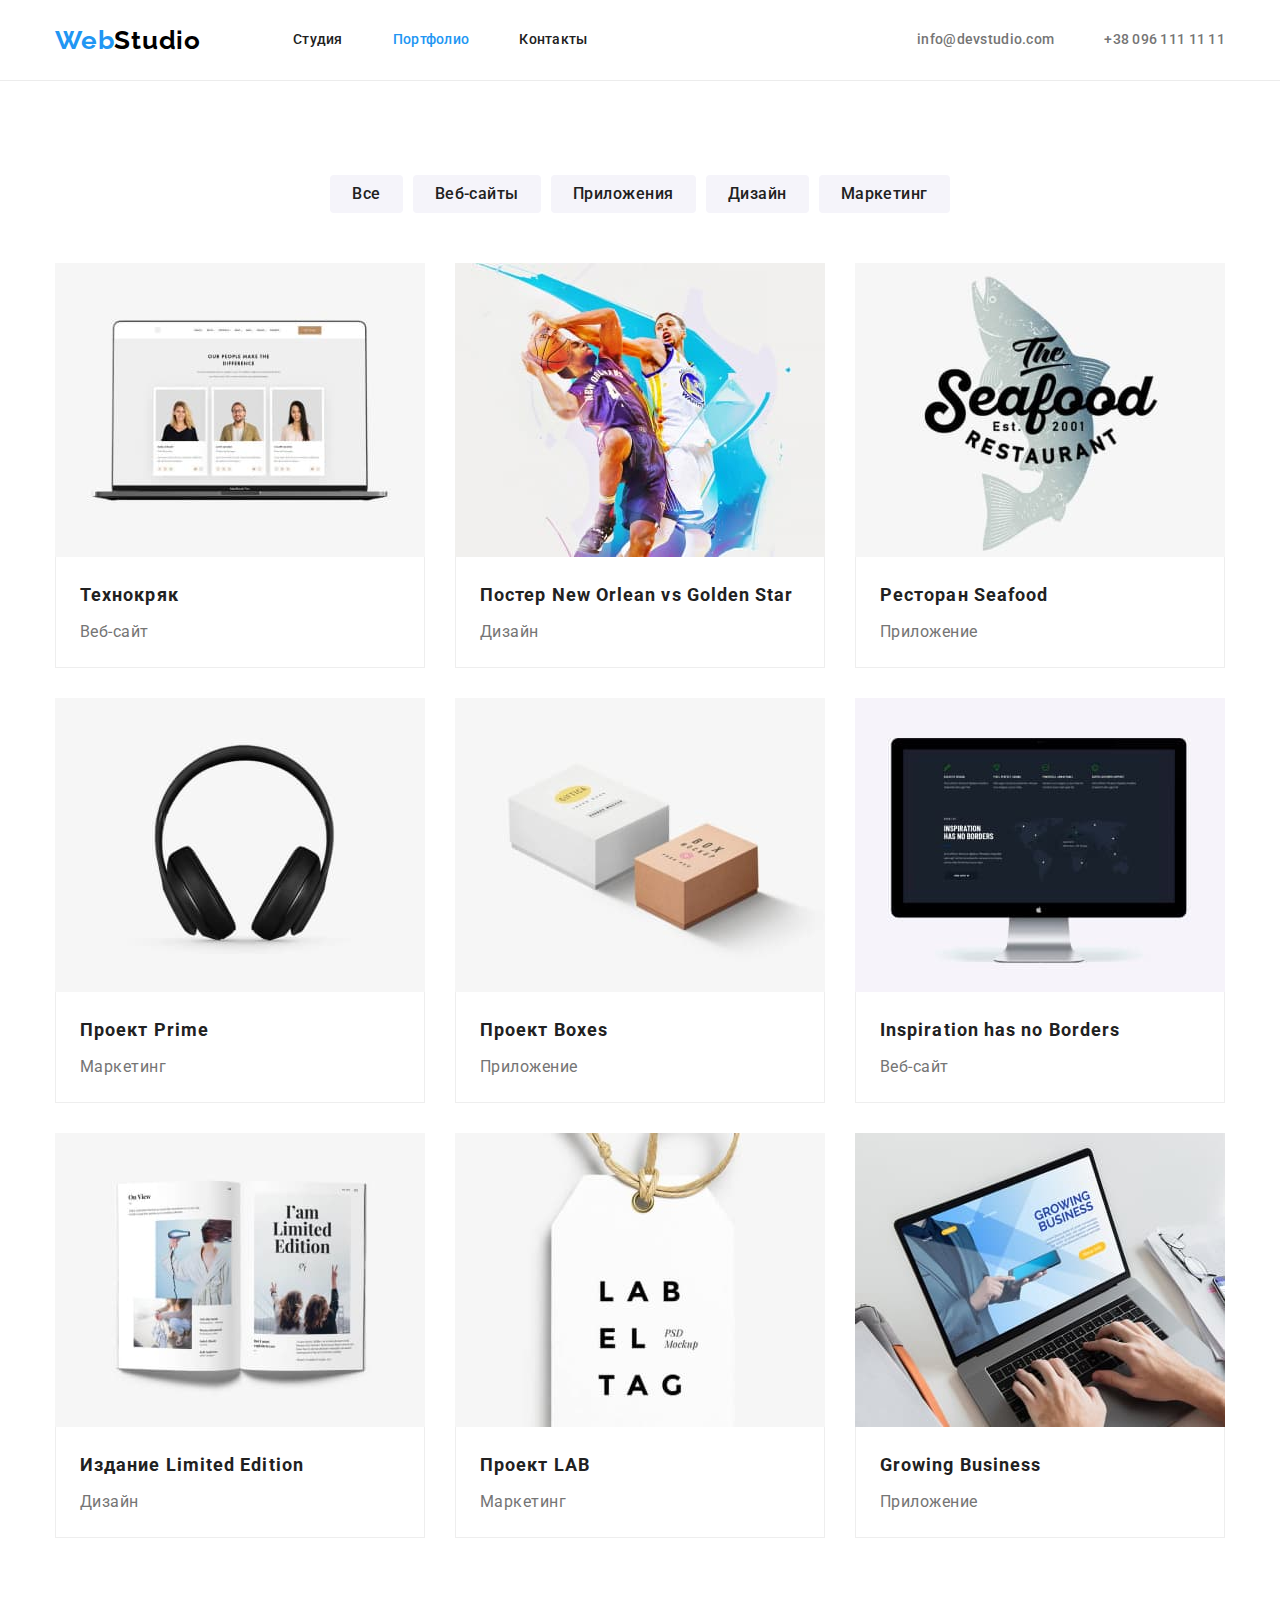
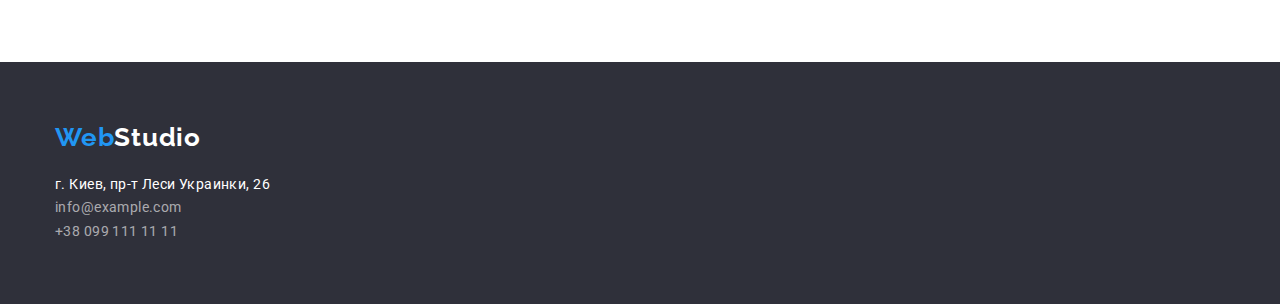
==== commit cab56dfe: "Правки" ====
--- a/portfolio.html
+++ b/portfolio.html
@@ -48,8 +48,8 @@
     <main>
         <section class="container portfolio-page">
             
-            <h1 class="portfolio">Портфолио</h1>
-            <ul class="navigation list">
+            <h1 class="portfolio visually-hidden">Портфолио</h1>
+            <ul class="filters list">
                 <li class="nav-element"> <button class="nav-btn" type="button">Все</button> </li>
                 <li class="nav-element"> <button class="nav-btn" type="button">Веб-сайты</button> </li>
                 <li class="nav-element"> <button class="nav-btn" type="button">Приложения</button> </li>
@@ -59,12 +59,12 @@
             
 
             
-            <h2 class="projects">Наши проекты</h2>
+            <h2 class="projects visually-hidden">Наши проекты</h2>
 
             <ul class="projects-list list">
 
                 <li class="projects-list-item">
-                    <img src="./images/portfolio/technokriak.jpg" alt="Страница веб-сайта проекта Технокряк" width="370"
+                    <img class="card-projects" src="./images/portfolio/technokriak.jpg" alt="Страница веб-сайта проекта Технокряк" width="370"
                         height="294">
                     
                     <div class="card-description">
@@ -74,7 +74,7 @@
                 </li>
 
                 <li class="projects-list-item">
-                    <img src="./images/portfolio/basketball-poster.jpg" alt="Игроки команд играют в баскетбол"
+                    <img class="card-projects" src="./images/portfolio/basketball-poster.jpg" alt="Игроки команд играют в баскетбол"
                         width="370" height="294">
                     
                     <div class="card-description">
@@ -84,7 +84,7 @@
                 </li>
 
                 <li class="projects-list-item">
-                    <img src="./images/portfolio/seafood.jpg" alt="Логотип ресторана" width="370" height="294">
+                    <img class="card-projects" src="./images/portfolio/seafood.jpg" alt="Логотип ресторана" width="370" height="294">
                     
                     <div class="card-description">
                         <h3 class="projects-list-title">Ресторан <span lang="en">Seafood</span></h3>
@@ -93,7 +93,7 @@
                 </li>
 
                 <li class="projects-list-item">
-                    <img src="./images/portfolio/headphone.jpg" alt="Наушники" width="370" height="294">
+                    <img class="card-projects" src="./images/portfolio/headphone.jpg" alt="Наушники" width="370" height="294">
                     
                     <div class="card-description">
                         <h3 class="projects-list-title">Проект <span lang="en">Prime</span></h3>
@@ -102,7 +102,7 @@
                 </li>
 
                 <li class="projects-list-item">
-                    <img src="./images/portfolio/boxes.jpg" alt="Образцы коробок з логотипами" width="370" height="294">
+                    <img class="card-projects" src="./images/portfolio/boxes.jpg" alt="Образцы коробок з логотипами" width="370" height="294">
                     
                     <div class="card-description">
                         <h3 class="projects-list-title">Проект <span lang="en">Boxes</span></h3>
@@ -111,7 +111,7 @@
                 </li>
 
                 <li class="projects-list-item">
-                    <img src="./images/portfolio/inspiration.jpg" alt="Приветственная страница веб-сайта" width="370"
+                    <img class="card-projects" src="./images/portfolio/inspiration.jpg" alt="Приветственная страница веб-сайта" width="370"
                         height="294">
                     
                     <div class="card-description">
@@ -121,7 +121,7 @@
                 </li>
 
                 <li class="projects-list-item">
-                    <img src="./images/portfolio/magazine.jpg" alt="Развертка печатного издания" width="370"
+                    <img class="card-projects" src="./images/portfolio/magazine.jpg" alt="Развертка печатного издания" width="370"
                         height="294">
                    
                     <div class="card-description">
@@ -131,7 +131,7 @@
                 </li>
 
                 <li class="projects-list-item">
-                    <img src="./images/portfolio/label-tag.jpg" alt="Етикетка бренда" width="370" height="294">
+                    <img class="card-projects" src="./images/portfolio/label-tag.jpg" alt="Етикетка бренда" width="370" height="294">
                     
                     <div class="card-description">
                         <h3 class="projects-list-title">Проект <span lang="en">LAB</span></h3>
@@ -140,7 +140,7 @@
                 </li>
 
                 <li class="projects-list-item">
-                    <img src="./images/portfolio/growing-business.jpg"
+                    <img class="card-projects" src="./images/portfolio/growing-business.jpg"
                         alt="Приветственная страница приложения на лептопе" width="370" height="294">
                     
                     <div class="card-description">
@@ -156,10 +156,9 @@
     <footer class="footer">
         <div class="container">
         
-        <div >    <a class="logo link" href="./index.html">Web<span>Studio</span></a>
-        </div>
-        <div class="main-contact">
-        <address>
+            <a class="logo link" href="./index.html">Web<span>Studio</span></a>
+        
+        <address class="main-contact">
             <ul class="list ">
                 <li class="footer-item"> <a class="footer-link footer-location link"
                         href="https://goo.gl/maps/r5K1gxjUBZvfCBvk8">г. Киев, пр-т Леси Украинки, 26</a>
@@ -175,8 +174,7 @@
                 </li>
             </ul>
         </address>
-        </div>
-        </div>
+    </div>
     </footer>
     </body>
 
--- a/css/style.css
+++ b/css/style.css
@@ -11,6 +11,7 @@
   --our-team-bgr: #f5f4fa;
   --footer-bgr: #2f303a;
   --footer-link-color: rgba(255, 255, 255, 0.6);
+  --boder-color: #eeeeee;
 }
 
 body {
@@ -49,6 +50,13 @@
   margin-left: auto;
   margin-right: auto;
 }
+.visually-hidden {
+  position: absolute;
+  clip: rect(0 0 0 0);
+  width: 1px;
+  height: 1px;
+  margin: -1px;
+}
 
 /**,
 *::before,
@@ -62,9 +70,10 @@
   font-weight: 700;
   font-size: 26px;
   line-height: 1.19;
-  /* identical to box height */
   letter-spacing: var(--main-letter-spacing);
   color: var(--accent-color);
+
+  display: block;
 }
 
 .header .logo span {
@@ -74,10 +83,12 @@
 .footer .logo span {
   color: var(--accent-content-color);
 }
+
 /*========================MENU=====================*/
 
 .header {
   color: var(--accent-content-color);
+  border-bottom: 1px solid #ececec;
 }
 
 .header-link {
@@ -130,6 +141,8 @@
 .hero {
   background: var(--hero-bgr);
   text-align: center;
+  padding-top: 200px;
+  padding-bottom: 200px;
 }
 
 .hero-text {
@@ -140,6 +153,7 @@
   letter-spacing: 0.06em;
   text-transform: uppercase;
   color: var(--accent-content-color);
+  margin-bottom: 30px;
 }
 
 .hero-btn {
@@ -182,8 +196,8 @@
   margin-right: 30px;
 }
 
-.advantages-list-item:nth-child(4n) {
-  margin-right: 0px;
+.advantages-list-item:not(:last-child) {
+  margin-right: 0;
 }
 
 .adv-title {
@@ -267,8 +281,8 @@
   flex-direction: column;
 }
 
-.our-team-list-item:nth-child(4n) {
-  margin-right: 0px;
+.our-team-list-item:last-child {
+  margin-right: 0;
 }
 
 .employee {
@@ -276,7 +290,7 @@
   padding-top: 30px;
   padding-bottom: 30px;
   text-align: center;
-  background: #ffffff;
+  background: var (--accent-content-color);
   border-radius: 0px 0px 4px 4px;
 
   box-shadow: 0px 1px 3px rgba(0, 0, 0, 0.12), 0px 1px 1px rgba(0, 0, 0, 0.14),
@@ -295,9 +309,6 @@
 .our-team-description {
   font-size: 16px;
   line-height: 1.19;
-  /* identical to box height */
-
-  /*text-align: center;*/
   letter-spacing: var(--main-letter-spacing);
   color: var(--secondary-text-color);
 }
@@ -311,9 +322,13 @@
 }
 
 .main-contact {
-  margin-top: 200xp;
-}
-
+  margin-top: 20px;
+  margin-bottom: 6px;
+}
+
+.main-contact:last-child {
+  margin-bottom: 0px;
+}
 .footer-link {
   font-weight: 400;
   font-style: normal;
@@ -335,8 +350,24 @@
 .portfolio-page {
   padding-top: 94px;
   padding-bottom: 94px;
-  border-top: 1px solid #ececec;
-}
+}
+
+.filters {
+  margin-bottom: 50px;
+  margin-right: auto;
+  margin-left: auto;
+  text-align: center;
+  color: var(--main-text-color);
+}
+
+.nav-element {
+  display: inline;
+}
+
+.nav-element:not(:last-child) {
+  margin-right: 6px;
+}
+
 .nav-btn {
   font: inherit;
   font-weight: 500;
@@ -344,7 +375,7 @@
   line-height: 1.62;
   letter-spacing: var(--main-letter-spacing);
   color: var(--main-text-color);
-  background: #f5f4fa;
+  background: var(--our-team-bgr);
 
   text-align: center;
   border: none;
@@ -359,31 +390,33 @@
   cursor: pointer;
 }
 
+.projects-list {
+  display: flex;
+  flex-wrap: wrap;
+}
+
 .projects-list-item {
+  width: 370px;
   margin-right: 30px;
   margin-bottom: 30px;
-  display: flex;
-  flex-direction: column;
 }
 
 .projects-list-item:nth-child(3n) {
-  margin-right: 0px;
+  margin-right: 0;
 }
 .projects-list-item:nth-last-child(-n + 3) {
   margin-bottom: 30px;
 }
-
-.projects-list {
-  display: flex;
-  flex-wrap: wrap;
+.card-projects {
+  display: block;
 }
 
 .card-description {
   width: 370px;
   padding: 20px 24px;
-  background: #ffffff;
-  border: 1px solid #eeeeee;
-  border-top: 0px;
+  background: var(--accent-content-color);
+  border: 1px solid var(--boder-color);
+  border-top: 0;
 }
 .projects-list-title {
   font-weight: 700;
@@ -391,6 +424,8 @@
   line-height: 2;
   letter-spacing: 0.06em;
   color: var(--main-text-color);
+
+  margin-bottom: 4px;
 }
 
 .projects-list-descr {
@@ -399,13 +434,3 @@
   letter-spacing: var(--main-letter-spacing);
   color: var(--secondary-text-color);
 }
-
-.navigation {
-  display: flex;
-  justify-content: center;
-  margin-bottom: 50px;
-}
-
-.nav-element {
-  margin-right: 30px;
-}
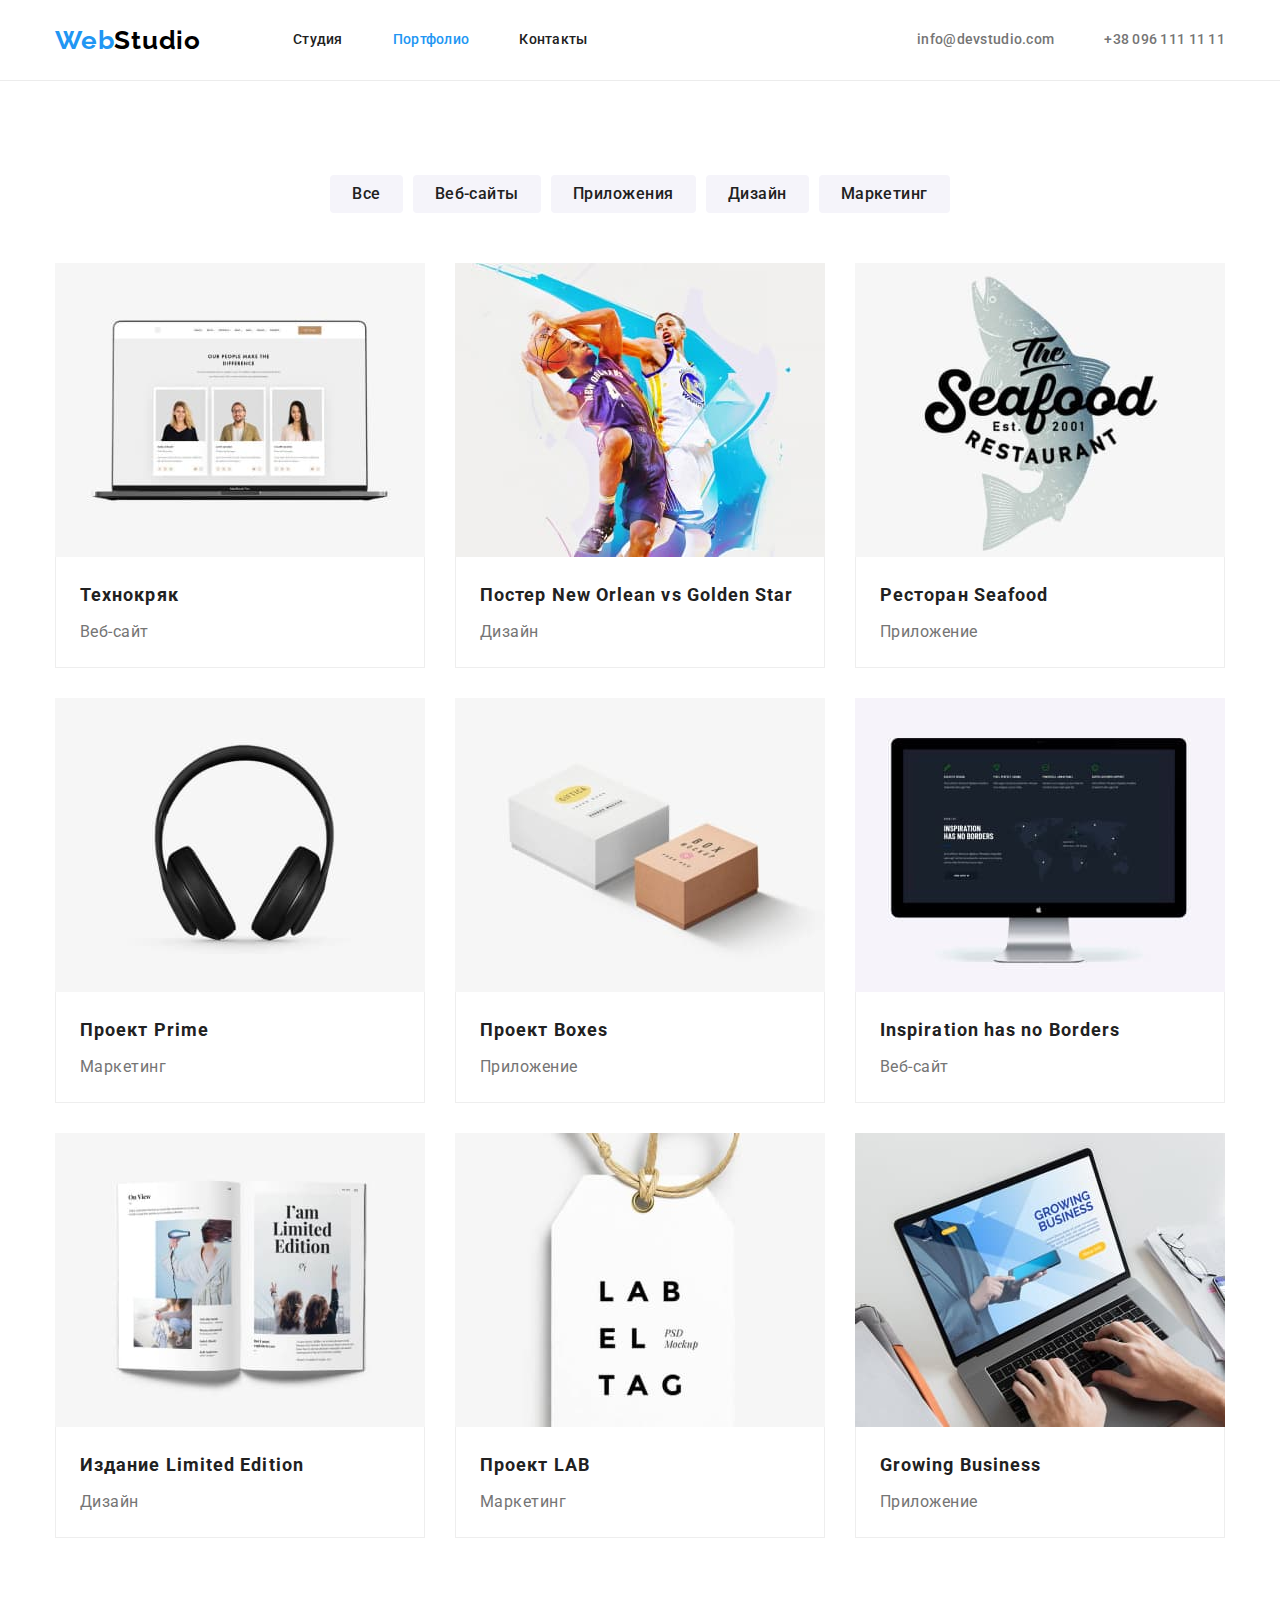
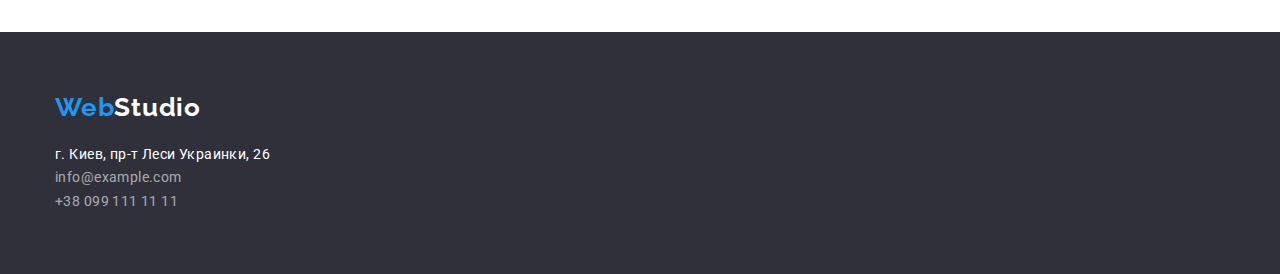
==== commit a389373f: "правки" ====
--- a/portfolio.html
+++ b/portfolio.html
@@ -1,6 +1,5 @@
 <!DOCTYPE html>
 <html lang="ru">
-
 <head>
     <meta charset="UTF-8">
     <meta http-equiv="X-UA-Compatible" content="IE=edge">
@@ -12,9 +11,10 @@
         rel="stylesheet">
     <link rel="stylesheet" href="https://cdnjs.cloudflare.com/ajax/libs/modern-normalize/1.0.0/modern-normalize.min.css" />
     <link rel="stylesheet" href="./css/style.css">
+
 </head>
+<body>
 
-<body>
     <header class="header">
         <div class="container menu">
             <nav class="menu">
@@ -174,8 +174,8 @@
                 </li>
             </ul>
         </address>
-    </div>
+
+        </div>
     </footer>
-    </body>
-
+</body>
 </html>--- a/css/style.css
+++ b/css/style.css
@@ -196,7 +196,7 @@
   margin-right: 30px;
 }
 
-.advantages-list-item:not(:last-child) {
+.advantages-list-item:last-child {
   margin-right: 0;
 }
 
@@ -290,7 +290,7 @@
   padding-top: 30px;
   padding-bottom: 30px;
   text-align: center;
-  background: var (--accent-content-color);
+  background: var(--accent-content-color);
   border-radius: 0px 0px 4px 4px;
 
   box-shadow: 0px 1px 3px rgba(0, 0, 0, 0.12), 0px 1px 1px rgba(0, 0, 0, 0.14),
@@ -405,7 +405,7 @@
   margin-right: 0;
 }
 .projects-list-item:nth-last-child(-n + 3) {
-  margin-bottom: 30px;
+  margin-bottom: 0;
 }
 .card-projects {
   display: block;
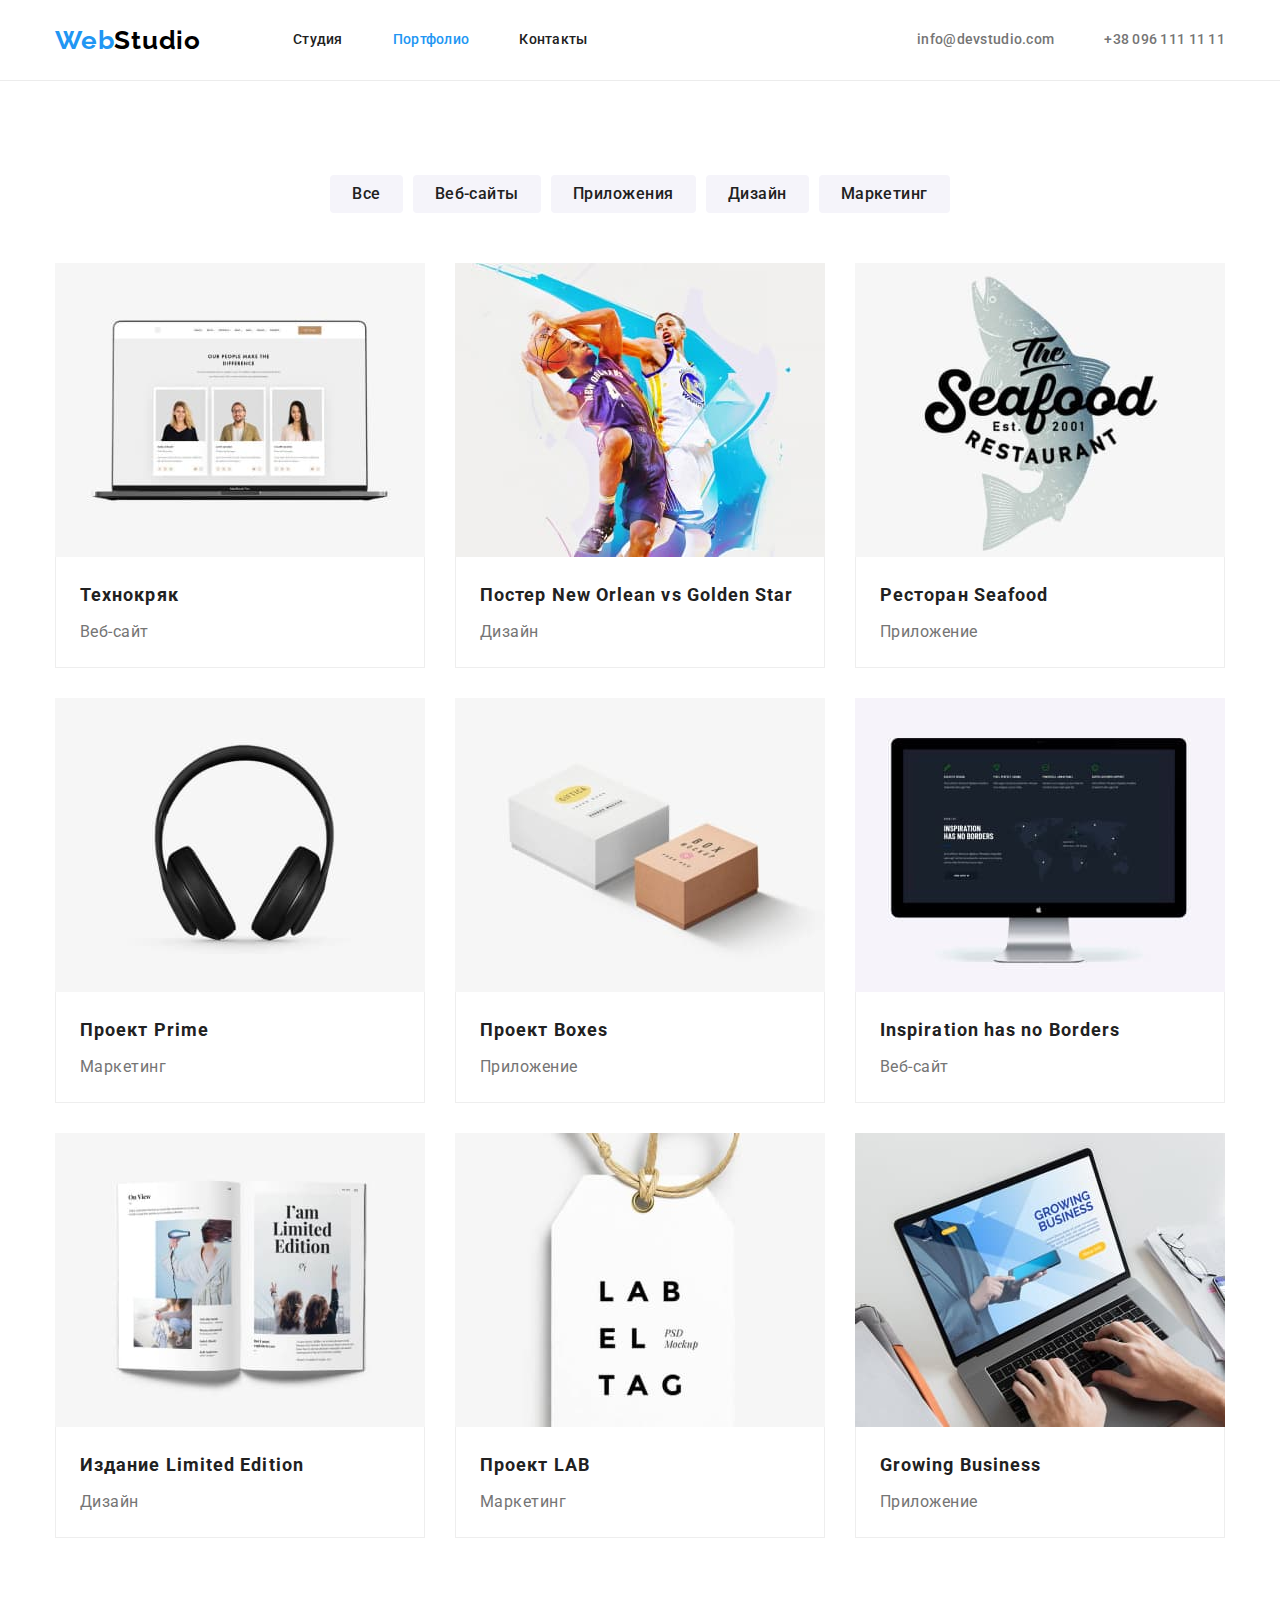
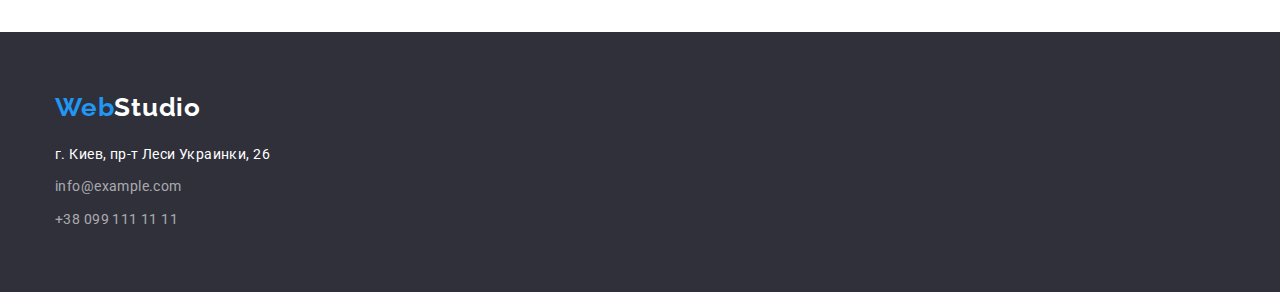
==== commit ae91422e: "Правки по коментарях" ====
--- a/portfolio.html
+++ b/portfolio.html
@@ -46,8 +46,8 @@
     </header>
 
     <main>
-        <section class="container portfolio-page">
-            
+        <section class="portfolio-page">
+        <div class="container">
             <h1 class="portfolio visually-hidden">Портфолио</h1>
             <ul class="filters list">
                 <li class="nav-element"> <button class="nav-btn" type="button">Все</button> </li>
@@ -56,9 +56,7 @@
                 <li class="nav-element"> <button class="nav-btn" type="button">Дизайн</button></li>
                 <li class="nav-element"> <button class="nav-btn" type="button">Маркетинг</button></li>
             </ul>
-            
 
-            
             <h2 class="projects visually-hidden">Наши проекты</h2>
 
             <ul class="projects-list list">
@@ -149,32 +147,28 @@
                     </div>
                 </li>
             </ul>
-            
+        </div>
         </section>
     </main>
 
     <footer class="footer">
         <div class="container">
-        
-            <a class="logo link" href="./index.html">Web<span>Studio</span></a>
-        
+        <a class="logo link" href="./index.html">Web<span>Studio</span></a>
         <address class="main-contact">
-            <ul class="list ">
+            <ul class="list">
                 <li class="footer-item"> <a class="footer-link footer-location link"
                         href="https://goo.gl/maps/r5K1gxjUBZvfCBvk8">г. Киев, пр-т Леси Украинки, 26</a>
                 </li>
 
-                <li class="footer-mail"> <a class="footer-link footer-contact link"
+                <li class="footer-item"> <a class="footer-link footer-contact link"
                         href="mailto:info@example.com">info@example.com</a>
                 </li>
 
-                <li class="footer-phone"> <a class="footer-link footer-contact link" href="tel:+380991111111">+38 099
-                        111 11
+                <li class="footer-item"> <a class="footer-link footer-contact link" href="tel:+380991111111">+38 099 111 11
                         11</a>
                 </li>
             </ul>
         </address>
-
         </div>
     </footer>
 </body>
--- a/css/style.css
+++ b/css/style.css
@@ -323,12 +323,16 @@
 
 .main-contact {
   margin-top: 20px;
-  margin-bottom: 6px;
-}
-
-.main-contact:last-child {
-  margin-bottom: 0px;
-}
+  
+}
+.footer-item {
+  margin-bottom: 9px;
+}
+.footer-item:last-child {
+  margin-bottom: 0;
+}
+
+
 .footer-link {
   font-weight: 400;
   font-style: normal;
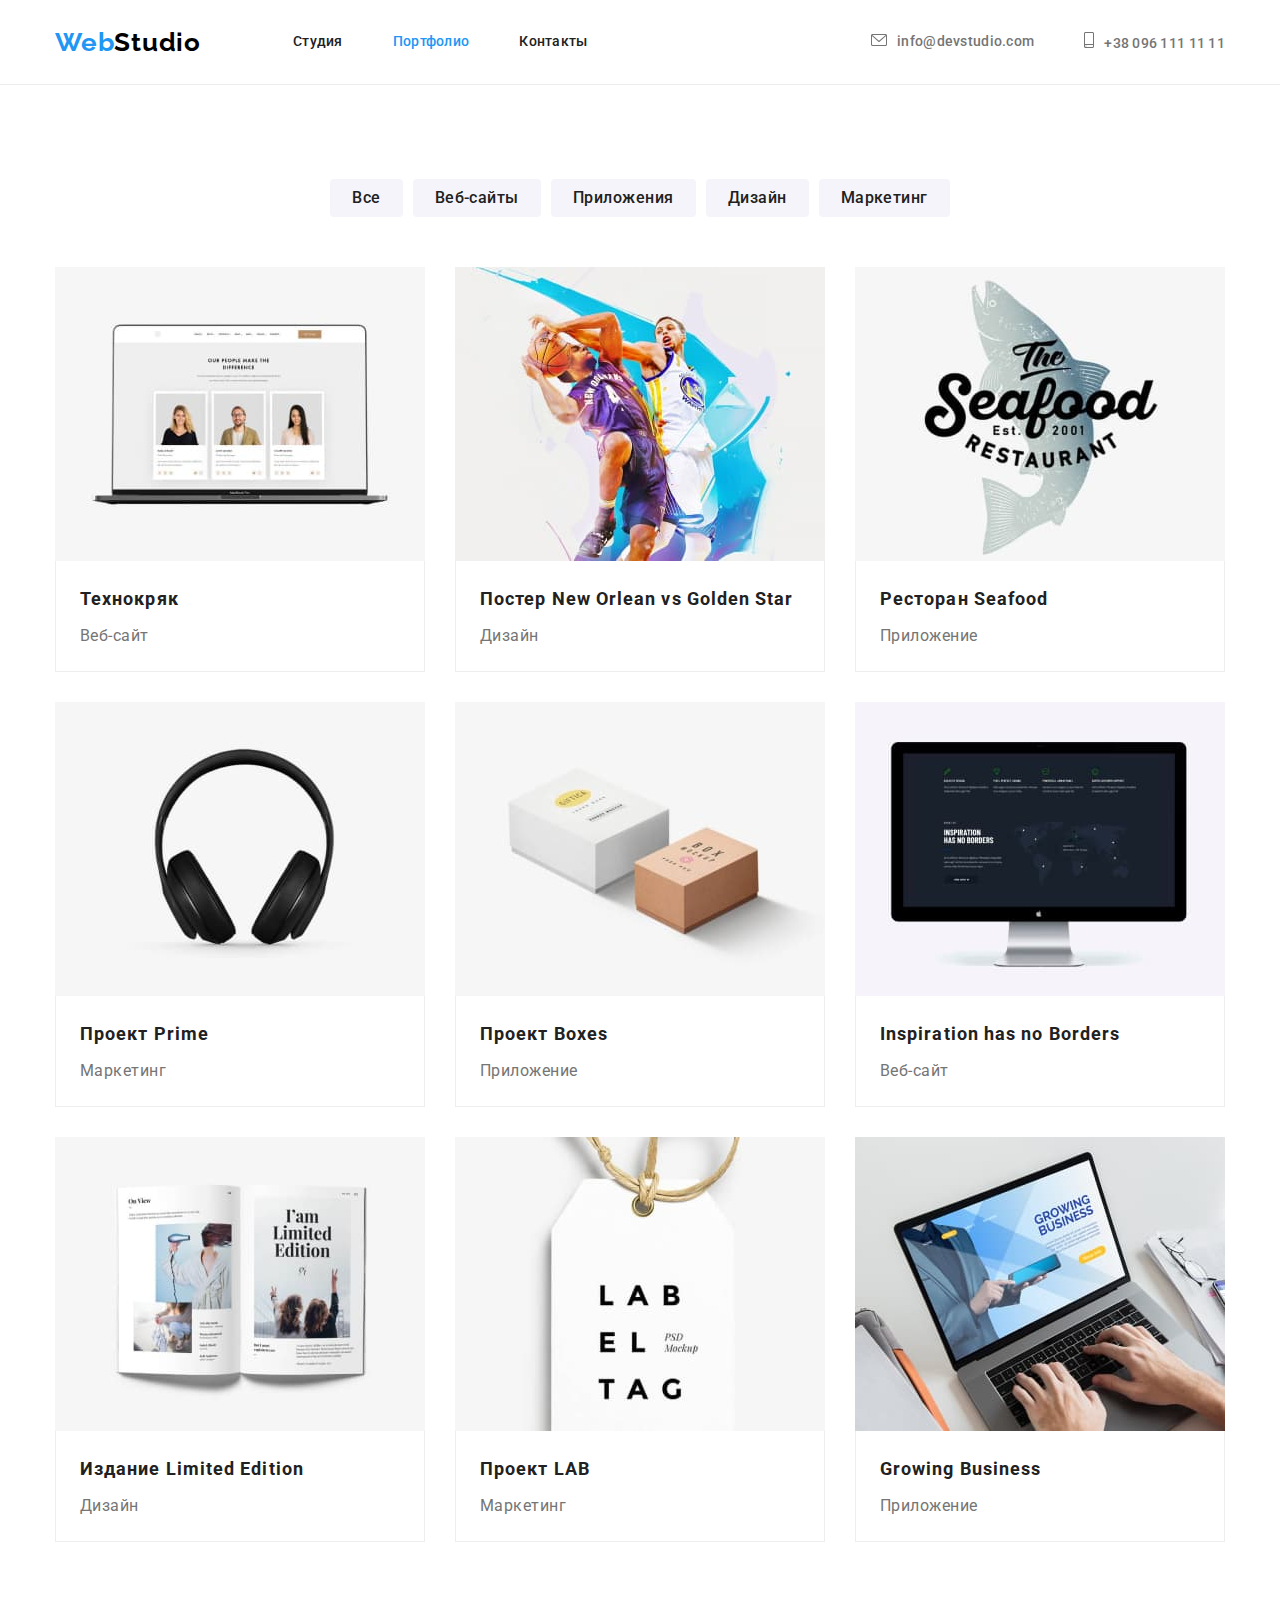
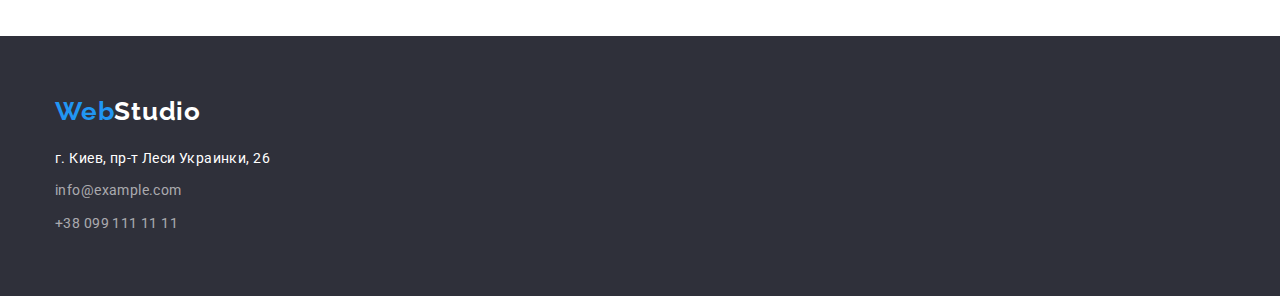
==== commit be3c8717: "HW4" ====
--- a/portfolio.html
+++ b/portfolio.html
@@ -34,10 +34,10 @@
             </nav>
     
             <ul class="menu list header-contacts">
-                <li class="header-mail item"><a class="header-link contacts link"
+                <li class="header-mail item"><a class="header-link contacts link envelope"
                         href="mailto:info@devstudio.com">info@devstudio.com</a>
                 </li>
-                <li class="header-phone item"><a class="header-link contacts link" href="tel:+380961111111">+38 096 111 11
+                <li class="header-phone item"><a class="header-link contacts link smartphone" href="tel:+380961111111">+38 096 111 11
                         11</a>
                 </li>
             </ul>
--- a/css/style.css
+++ b/css/style.css
@@ -6,7 +6,7 @@
   --header-logo-color: #000000;
   --main-letter-spacing: 0.03em;
   --main-font-size: 14px;
-  --hero-bgr: #2f303a;
+  --hero-bgr: rgba(47, 48, 58, 0.4);
   --focus-hero-btn-bgr: #188ce8;
   --our-team-bgr: #f5f4fa;
   --footer-bgr: #2f303a;
@@ -107,6 +107,7 @@
   color: var(--accent-color);
 }
 
+
 .navigation {
   color: var(--main-text-color);
 }
@@ -135,14 +136,49 @@
 .item:not(:last-child) {
   margin-right: 50px;
 }
+.envelope::before {
+  content: '';
+  display: inline-block;
+  
+  width: 16px;
+  height: 12px;
+  background-image: url(../images/envelope.svg);
+  margin-right: 10px;
+
+}
+
+.smartphone::before {
+  content: '';
+  display: inline-block;
+  
+  width: 10px;
+  height: 16px;
+  background-image: url(../images/smartphone.svg);
+  margin-right: 10px;
+}
+
+
 
 /*=====================HERO========================*/
 
 .hero {
-  background: var(--hero-bgr);
+  /*background: var(--hero-bgr);*/
   text-align: center;
   padding-top: 200px;
   padding-bottom: 200px;
+}
+
+.overlay {
+  background-color: var(--hero-bgr);
+  background-image: linear-gradient(
+  rgba(47, 48, 58, 0.4),
+  rgba(47, 48, 58, 0.4)
+  ),
+  url(../images/hero.jpg);
+  max-width: 1600px;
+  height: 600px;
+
+  
 }
 
 .hero-text {
@@ -220,6 +256,37 @@
   letter-spacing: var(--main-letter-spacing);
   color: var(--secondary-text-color);
 }
+.advantages-list-item::before {
+  content: '';
+  display: block;
+  width: 270px;
+  height: 120px;
+  background-color: #F5F4FA;
+  background-size: 70px 70px;
+  background-repeat: no-repeat;
+
+  border-radius: 4px;
+  margin-bottom: 20px;
+  background-position: 50% 50%;
+
+  
+  
+  }
+.antena::before {
+    background-image: url(../images/antenna.svg);
+  }
+
+.clock::before {
+  background-image: url(../images/clock.svg);
+}
+
+.diagram::before {
+  background-image: url(../images/diagram.svg);
+}
+
+.astronaut::before {
+  background-image: url(../images/astronaut.svg);
+}
 
 /*========================PERFORMANS===============*/
 .performans {
@@ -237,6 +304,8 @@
 .performans-list-item:nth-child(3n) {
   margin-right: 0px;
 }
+
+
 
 .performans-header {
   font-weight: 700;
@@ -289,6 +358,8 @@
   width: 270px;
   padding-top: 30px;
   padding-bottom: 30px;
+  padding-left: 32px;
+  padding-right: 32px;
   text-align: center;
   background: var(--accent-content-color);
   border-radius: 0px 0px 4px 4px;
@@ -311,7 +382,89 @@
   line-height: 1.19;
   letter-spacing: var(--main-letter-spacing);
   color: var(--secondary-text-color);
-}
+  margin-bottom: 16px;
+}
+
+.social-list {
+  display: flex;
+  justify-content: space-between;
+}
+
+.social-list-icon {
+  width: 20px;
+  height: 20px;
+  align-content: center;
+  justify-content: center;
+  /*fill:  #AFB1B8;*/
+}
+
+.social-list-link {
+  display: flex;
+  align-items: center;
+  justify-content: center;
+  width: 44px;
+  height: 44px;
+  border-radius: 50%;
+  background: #FFFFFF;
+  fill:  #AFB1B8;
+    
+}
+
+.social-list-link:hover,
+.social-list-link:focus {
+  fill: #FFFFFF;
+  background-color: var(--accent-color);
+}
+
+/*=======================CLIENTS===================*/
+
+.clients {
+  padding-top: 94px;
+  padding-bottom: 94px;
+}
+.clients-list {
+  display: flex;
+}
+
+.clients-item {
+
+  /*  border: 1px solid #AFB1B8;
+  box-sizing: border-box;
+  border-radius: 4px;
+  margin-right: 30px;*/
+}
+  
+
+.clients-link {
+  display: flex;
+  align-items: center;
+  justify-content: center;
+  width: 170px;
+  height: 92px;
+  fill:  #AFB1B8;
+  border: 1px solid #AFB1B8;
+  box-sizing: border-box;
+  border-radius: 4px;
+  margin-right: 30px;
+  
+}
+
+.clients-link:focus,
+.clients-link:hover {
+  fill: var(--accent-color);
+  border: 1px solid var(--accent-color);
+}
+
+.clients-icon {
+  width: 106px;
+  height: 60px;
+  /*align-content: center;
+  justify-content: center;*/
+
+ 
+
+}
+
 
 /*========================FOOTER====================*/
 
@@ -319,6 +472,8 @@
   background: var(--footer-bgr);
   padding-top: 60px;
   padding-bottom: 60px;
+  
+  
 }
 
 .main-contact {
@@ -347,6 +502,27 @@
 
 .footer-contact {
   color: var(--footer-link-color);
+}
+.footer-social-list {
+  width: 206px;
+  display: flex-inline;
+
+}
+
+.join-us {
+font-weight: bold;
+font-size: 14px;
+line-height: 16px;
+letter-spacing: 0.03em;
+text-transform: uppercase;
+margin-bottom: 20px;
+
+color: #FFFFFF;
+margin-top: 72px;
+
+}
+.footer-social-list {
+
 }
 
 /*=====================PORTFOLIO======================*/
